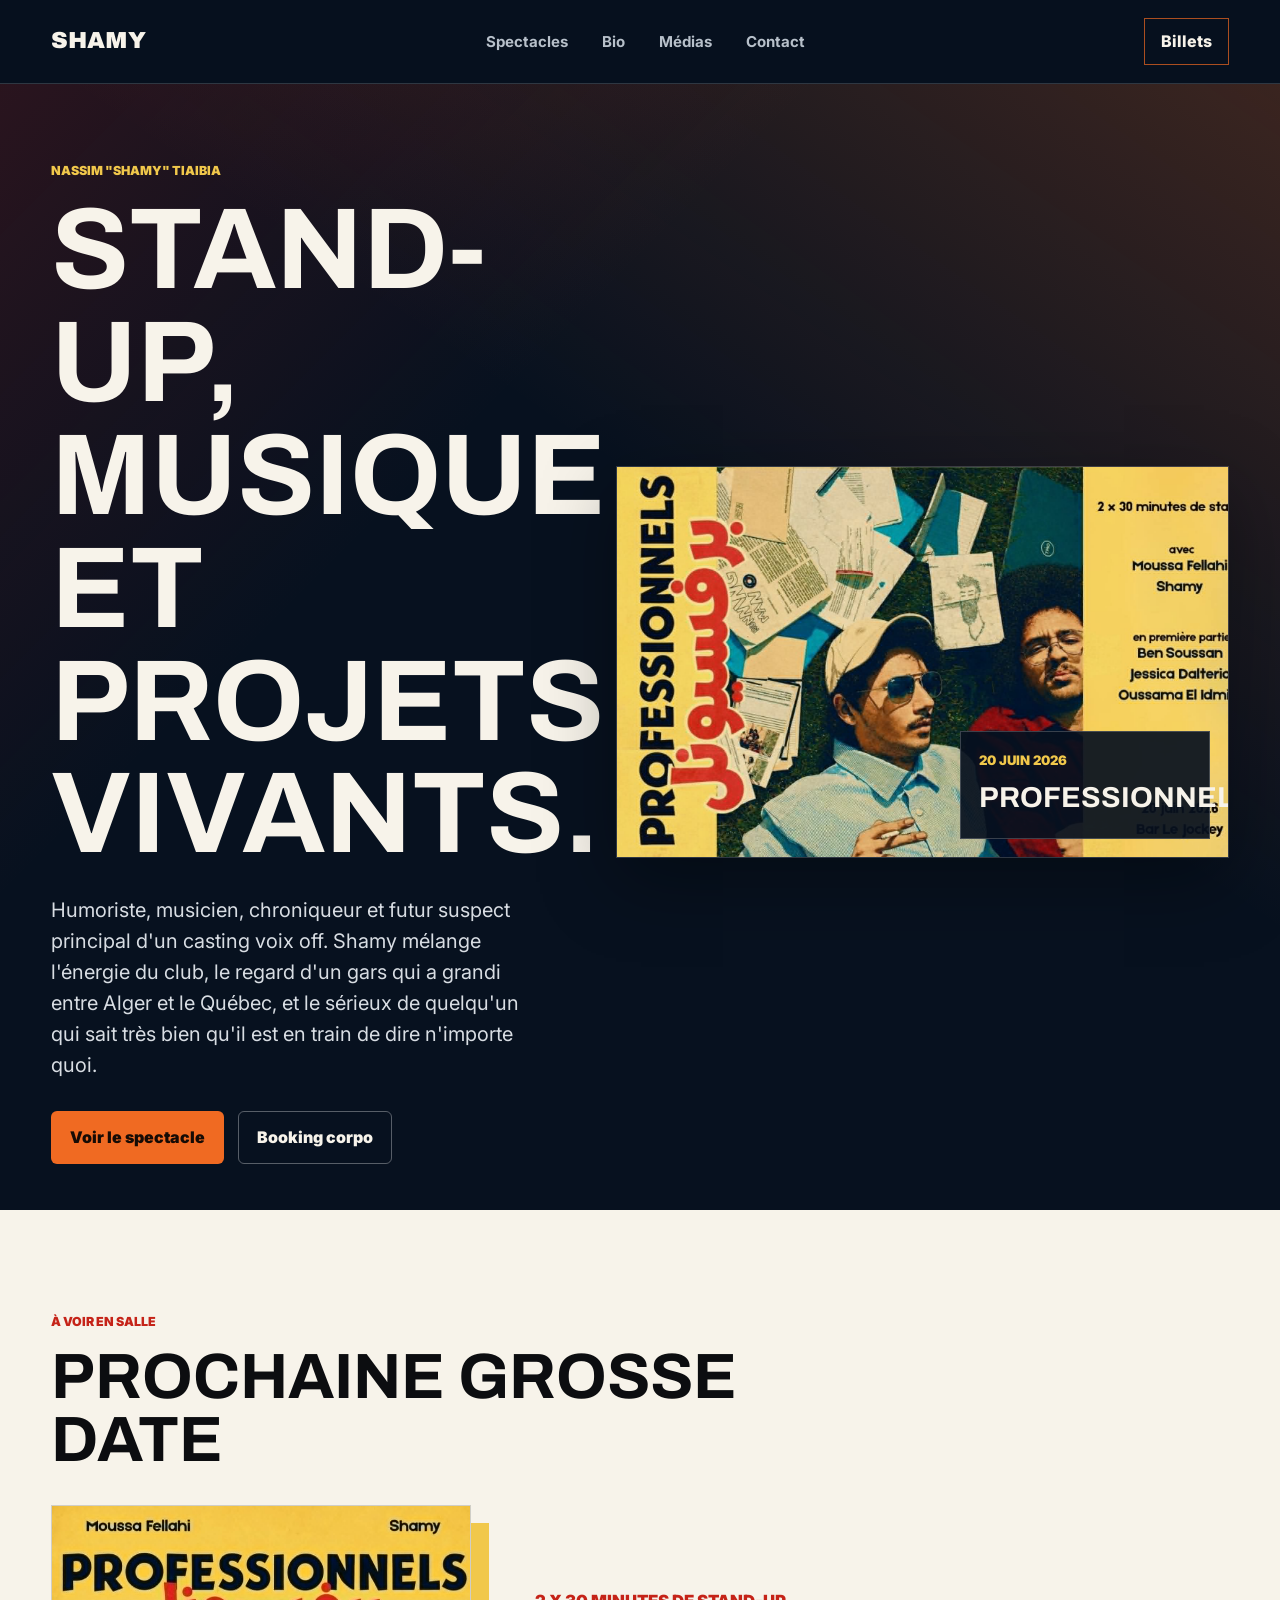
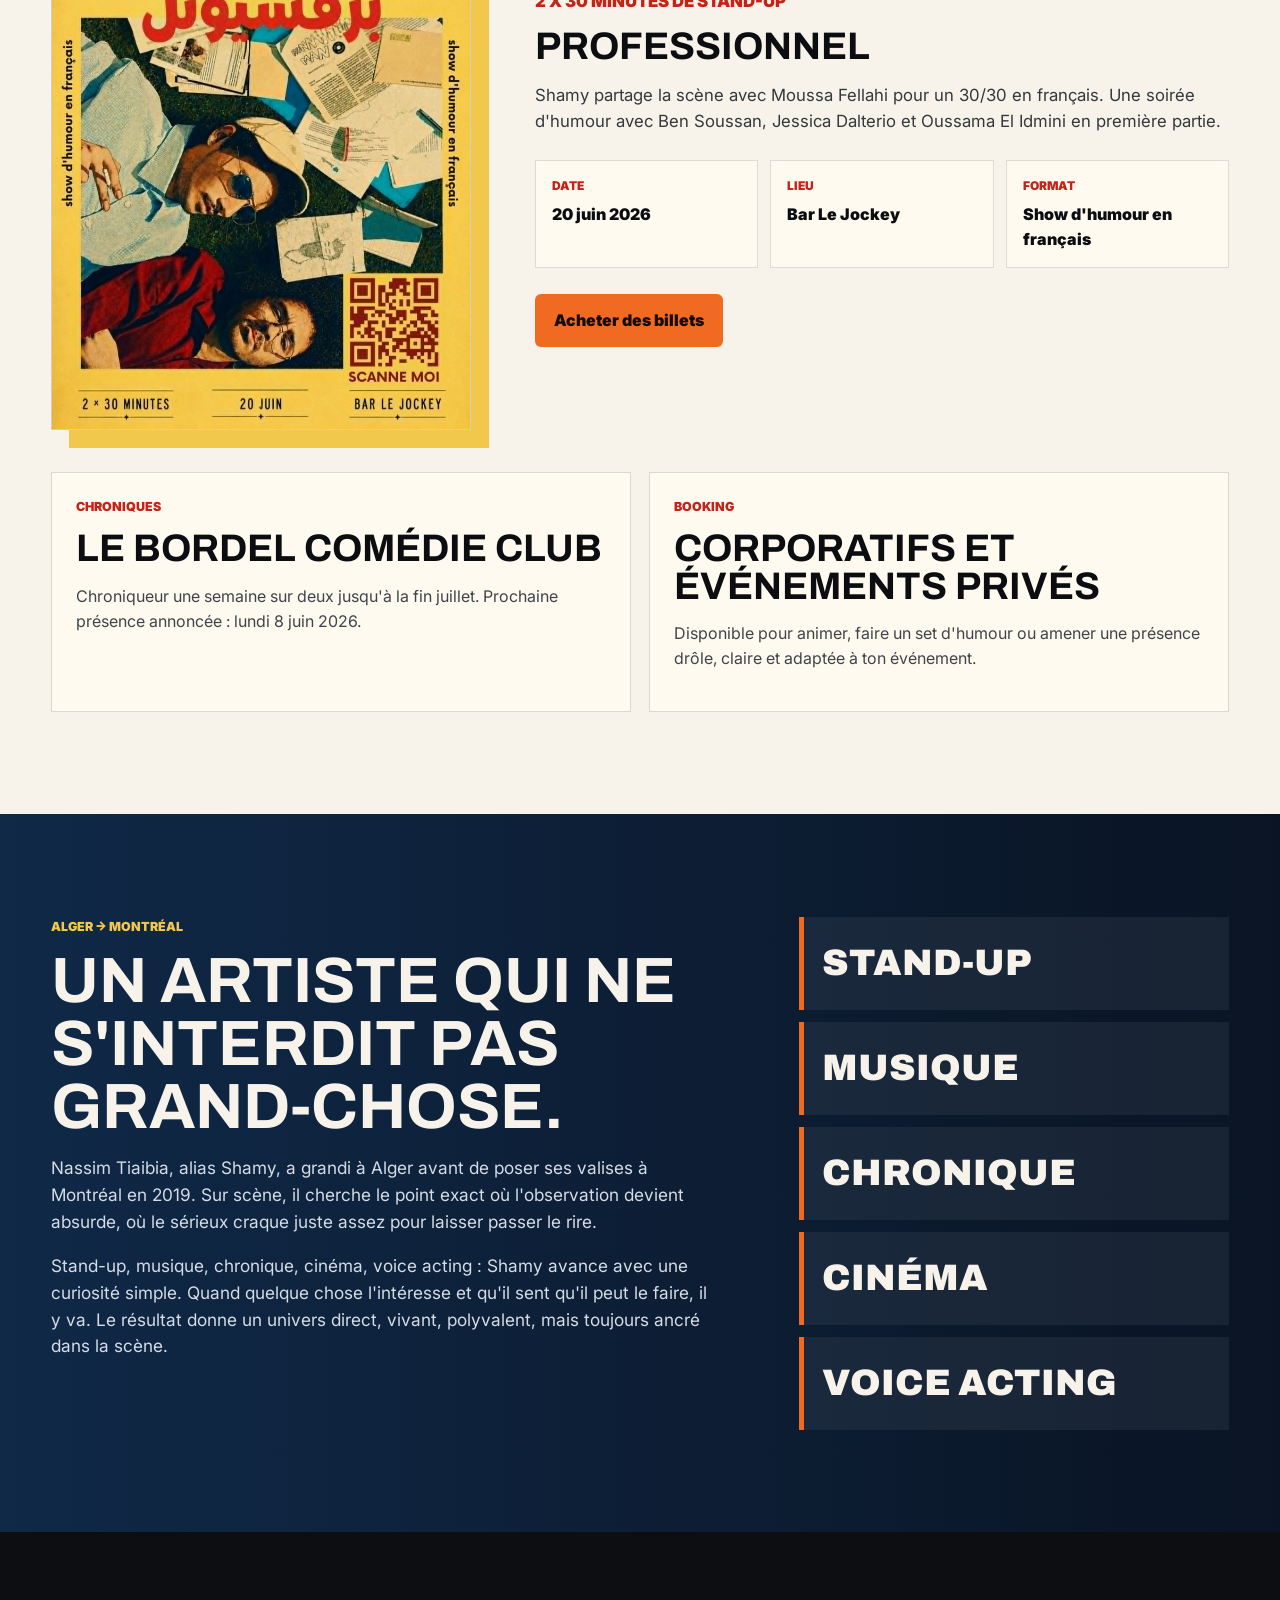
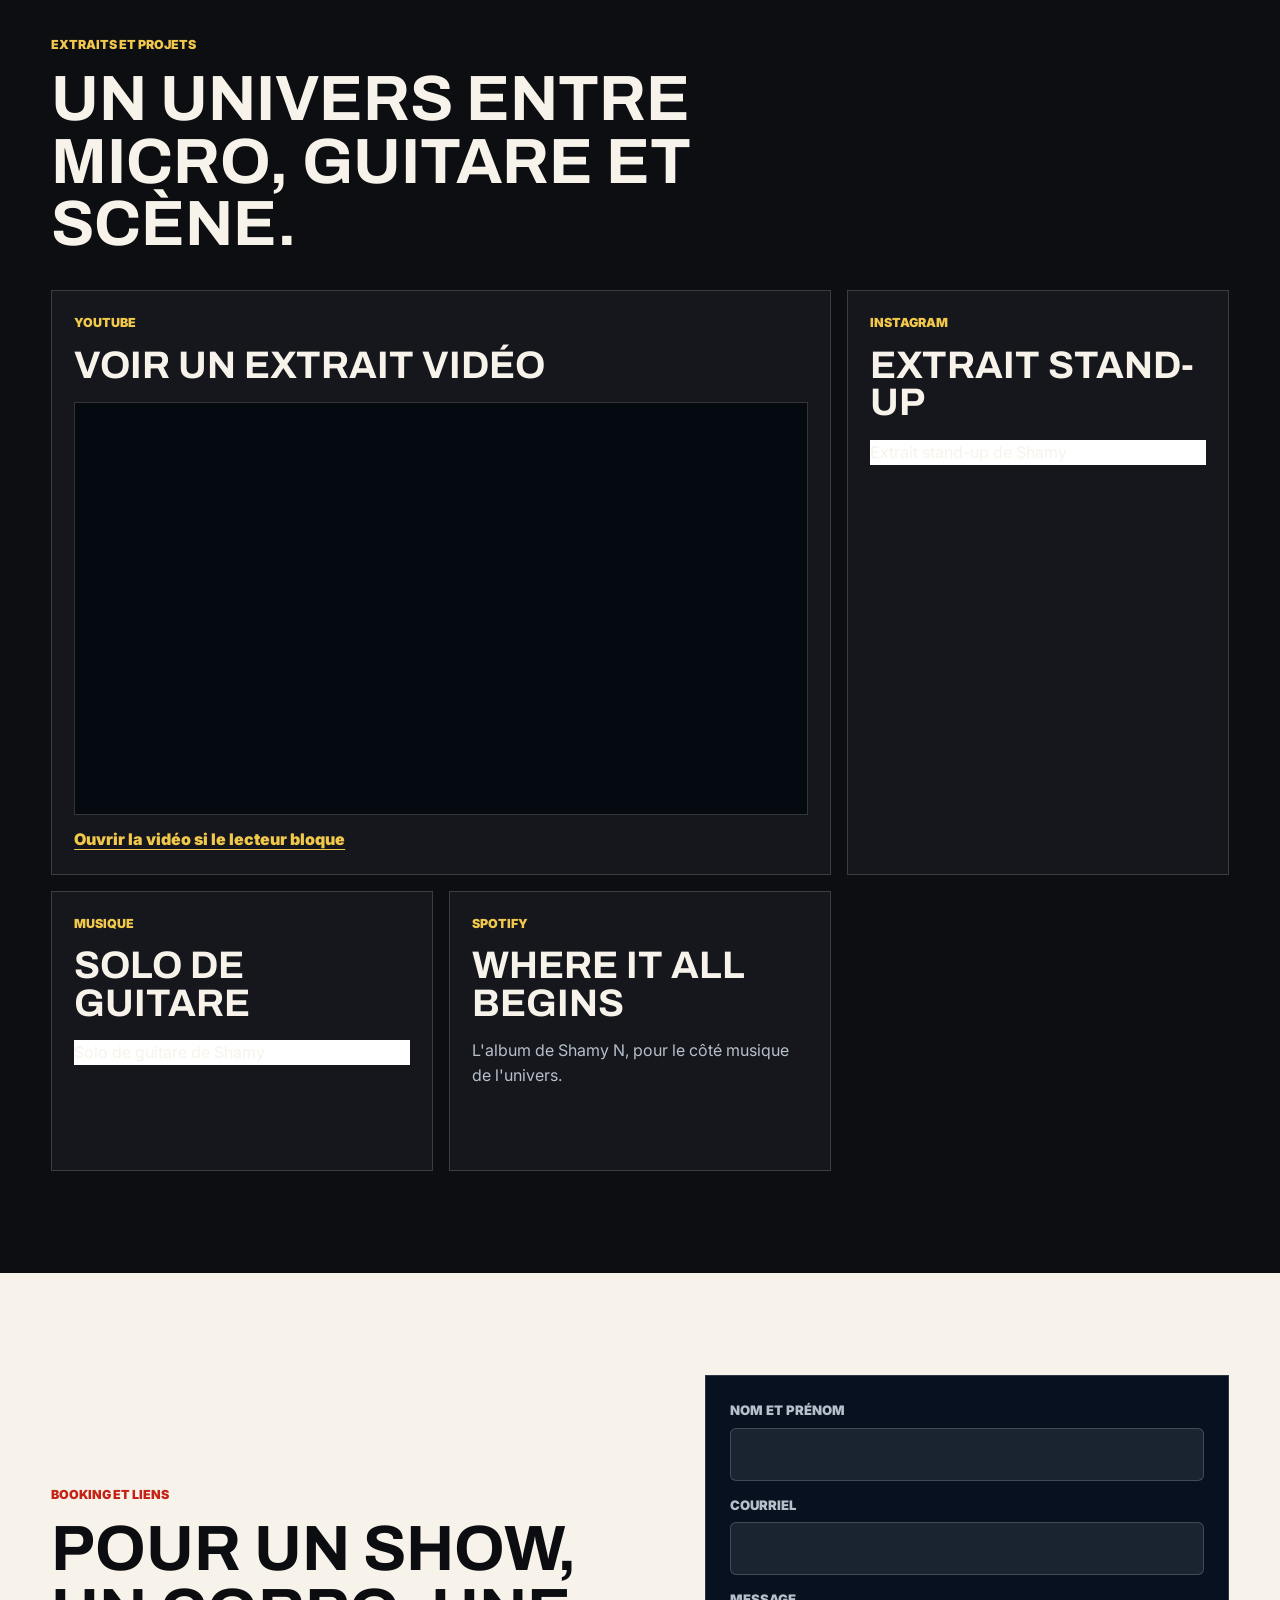
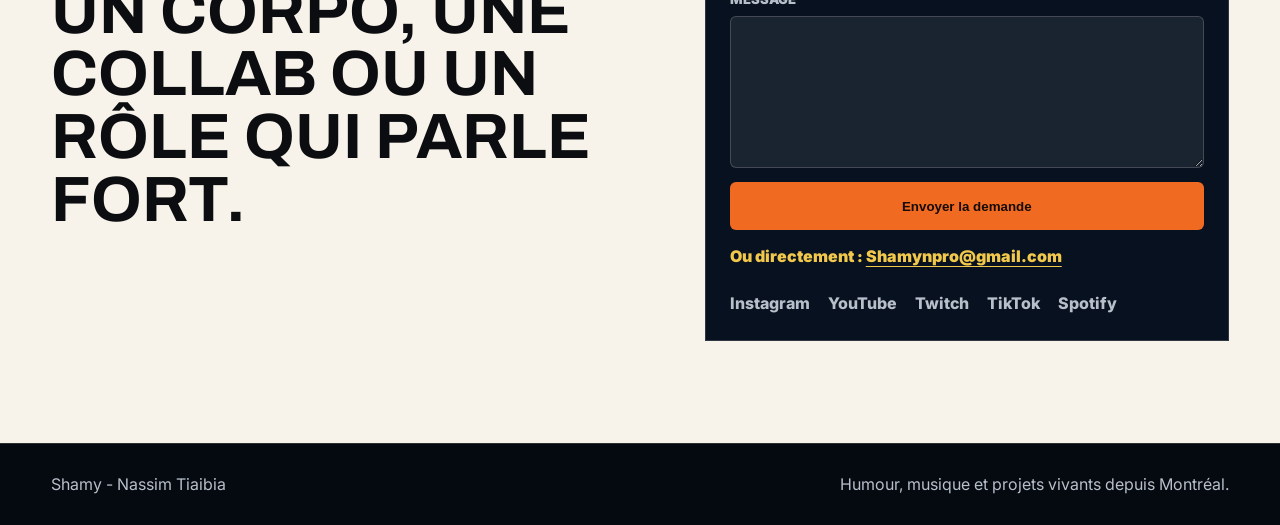
==== index.html @ ba412a29 "Add files via upload" ====
<!doctype html>
<html lang="fr">
  <head>
    <meta charset="utf-8">
    <meta name="viewport" content="width=device-width, initial-scale=1">
    <title>Shamy | Humour, musique et scène au Québec</title>
    <meta
      name="description"
      content="Site officiel de Shamy, humoriste disponible au Québec. Stand-up, musique, spectacles et booking corpo."
    >
    <link rel="preconnect" href="https://fonts.googleapis.com">
    <link rel="preconnect" href="https://fonts.gstatic.com" crossorigin>
    <link
      href="https://fonts.googleapis.com/css2?family=Archivo:wght@500;700;800;900&family=Inter:wght@400;500;600;700&display=swap"
      rel="stylesheet"
    >
    <link rel="stylesheet" href="styles.css">
  </head>
  <body>
    <header class="site-header">
      <a class="brand" href="#accueil" aria-label="Retour à l'accueil">Shamy</a>
      <nav class="main-nav" aria-label="Navigation principale">
        <a href="#spectacles">Spectacles</a>
        <a href="#bio">Bio</a>
        <a href="#medias">Médias</a>
        <a href="#contact">Contact</a>
      </nav>
      <a class="header-cta" href="https://lepointdevente.com/billets/broufissionnel?lang=fr">Billets</a>
    </header>

    <main id="accueil">
      <section class="hero section-band">
        <div class="hero-copy">
          <p class="eyebrow">Nassim "Shamy" Tiaibia</p>
          <h1>Stand-up, musique et projets vivants.</h1>
          <p class="hero-text">
            Humoriste, musicien, chroniqueur et futur suspect principal d'un casting voix off. Shamy mélange
            l'énergie du club, le regard d'un gars qui a grandi entre Alger et le Québec, et le sérieux
            de quelqu'un qui sait très bien qu'il est en train de dire n'importe quoi.
          </p>
          <div class="hero-actions" aria-label="Actions principales">
            <a class="button button-primary" href="https://lepointdevente.com/billets/broufissionnel?lang=fr">
              Voir le spectacle
            </a>
            <a class="button button-secondary" href="#contact">Booking corpo</a>
          </div>
        </div>

        <div class="hero-media" aria-label="Affiche du spectacle Professionnel">
          <img src="assets/professionnel-wide.jfif" alt="Affiche du spectacle Professionnel avec Moussa Fellahi et Shamy">
          <div class="event-chip">
            <span>20 juin 2026</span>
            <strong>Professionnel</strong>
          </div>
        </div>
      </section>

      <section id="spectacles" class="section section-events">
        <div class="section-heading">
          <p class="eyebrow">À voir en salle</p>
          <h2>Prochaine grosse date</h2>
        </div>

        <div class="event-feature">
          <div class="poster-frame">
            <img src="assets/professionnel-poster.jfif" alt="Affiche verticale du spectacle Professionnel">
          </div>
          <div class="event-details">
            <p class="tag">2 x 30 minutes de stand-up</p>
            <h3>Professionnel</h3>
            <p>
              Shamy partage la scène avec Moussa Fellahi pour un 30/30 en français. Une soirée d'humour
              avec Ben Soussan, Jessica Dalterio et Oussama El Idmini en première partie.
            </p>
            <dl class="event-facts">
              <div>
                <dt>Date</dt>
                <dd>20 juin 2026</dd>
              </div>
              <div>
                <dt>Lieu</dt>
                <dd>Bar Le Jockey</dd>
              </div>
              <div>
                <dt>Format</dt>
                <dd>Show d'humour en français</dd>
              </div>
            </dl>
            <a class="button button-primary" href="https://lepointdevente.com/billets/broufissionnel?lang=fr">
              Acheter des billets
            </a>
          </div>
        </div>

        <div class="secondary-events">
          <article>
            <p class="tag">Chroniques</p>
            <h3>Le Bordel Comédie Club</h3>
            <p>
              Chroniqueur une semaine sur deux jusqu'à la fin juillet. Prochaine présence annoncée :
              lundi 8 juin 2026.
            </p>
          </article>
          <article>
            <p class="tag">Booking</p>
            <h3>Corporatifs et événements privés</h3>
            <p>
              Disponible pour animer, faire un set d'humour ou amener une présence drôle, claire et
              adaptée à ton événement.
            </p>
          </article>
        </div>
      </section>

      <section id="bio" class="section section-bio">
        <div class="bio-copy">
          <p class="eyebrow">Alger -> Montréal</p>
          <h2>Un artiste qui ne s'interdit pas grand-chose.</h2>
          <p>
            Nassim Tiaibia, alias Shamy, a grandi à Alger avant de poser ses valises à Montréal en 2019.
            Sur scène, il cherche le point exact où l'observation devient absurde, où le sérieux craque
            juste assez pour laisser passer le rire.
          </p>
          <p>
            Stand-up, musique, chronique, cinéma, voice acting : Shamy avance avec une curiosité simple.
            Quand quelque chose l'intéresse et qu'il sent qu'il peut le faire, il y va. Le résultat donne
            un univers direct, vivant, polyvalent, mais toujours ancré dans la scène.
          </p>
        </div>
        <div class="bio-stats" aria-label="Univers de Shamy">
          <span>Stand-up</span>
          <span>Musique</span>
          <span>Chronique</span>
          <span>Cinéma</span>
          <span>Voice acting</span>
        </div>
      </section>

      <section id="medias" class="section section-media">
        <div class="section-heading">
          <p class="eyebrow">Extraits et projets</p>
          <h2>Un univers entre micro, guitare et scène.</h2>
        </div>
        <div class="media-grid">
          <article class="media-card media-card-large">
            <span class="media-type">YouTube</span>
            <h3>Voir un extrait vidéo</h3>
            <div class="video-frame">
              <iframe
                src="https://www.youtube-nocookie.com/embed/VKzkAfLOxN0?rel=0"
                title="Extrait vidéo de Shamy"
                loading="lazy"
                referrerpolicy="strict-origin-when-cross-origin"
                allow="accelerometer; autoplay; clipboard-write; encrypted-media; gyroscope; picture-in-picture; web-share"
                allowfullscreen
              ></iframe>
            </div>
            <a class="media-fallback" href="https://www.youtube.com/watch?v=VKzkAfLOxN0">Ouvrir la vidéo si le lecteur bloque</a>
          </article>
          <article class="media-card">
            <span class="media-type">Instagram</span>
            <h3>Extrait stand-up</h3>
            <blockquote
              class="instagram-media"
              data-instgrm-permalink="https://www.instagram.com/p/DWj_fCjkczj/"
              data-instgrm-version="14"
            >
              <a href="https://www.instagram.com/p/DWj_fCjkczj/">Extrait stand-up de Shamy</a>
            </blockquote>
          </article>
          <article class="media-card">
            <span class="media-type">Musique</span>
            <h3>Solo de guitare</h3>
            <blockquote
              class="instagram-media"
              data-instgrm-permalink="https://www.instagram.com/p/ChflU3IAAlZ/"
              data-instgrm-version="14"
            >
              <a href="https://www.instagram.com/p/ChflU3IAAlZ/">Solo de guitare de Shamy</a>
            </blockquote>
          </article>
          <a class="media-card" href="https://open.spotify.com/search/Shamy%20N%20Where%20It%20All%20Begins">
            <span class="media-type">Spotify</span>
            <h3>Where It All Begins</h3>
            <p>L'album de Shamy N, pour le côté musique de l'univers.</p>
          </a>
        </div>
      </section>

      <section id="contact" class="section section-contact">
        <div>
          <p class="eyebrow">Booking et liens</p>
          <h2>Pour un show, un corpo, une collab ou un rôle qui parle fort.</h2>
        </div>
        <div class="contact-panel">
          <form
            class="booking-form"
            id="booking-form"
            action="https://formsubmit.co/ajax/Shamynpro@gmail.com"
            method="post"
          >
            <input type="hidden" name="_subject" value="Nouvelle demande de booking - Shamy">
            <input type="hidden" name="_captcha" value="false">
            <div class="form-row">
              <label for="booking-name">Nom et prénom</label>
              <input id="booking-name" name="name" type="text" autocomplete="name" required>
            </div>
            <div class="form-row">
              <label for="booking-email">Courriel</label>
              <input id="booking-email" name="email" type="email" autocomplete="email" required>
            </div>
            <div class="form-row">
              <label for="booking-message">Message</label>
              <textarea id="booking-message" name="message" rows="5" required></textarea>
            </div>
            <button class="button button-primary" type="submit">Envoyer la demande</button>
          </form>
          <div class="form-status" id="form-status" role="status" aria-live="polite" hidden></div>
          <p class="contact-email">Ou directement : <a href="mailto:Shamynpro@gmail.com">Shamynpro@gmail.com</a></p>
          <div class="social-links" aria-label="Liens sociaux">
            <a href="https://www.instagram.com/shamynt_/">Instagram</a>
            <a href="https://www.youtube.com/@shamytv1228">YouTube</a>
            <a href="https://www.twitch.tv/Shamytv">Twitch</a>
            <a href="https://www.tiktok.com/@shamynt_">TikTok</a>
            <a href="https://open.spotify.com/search/Shamy%20N">Spotify</a>
          </div>
        </div>
      </section>
    </main>

    <footer class="site-footer">
      <p>Shamy - Nassim Tiaibia</p>
      <p>Humour, musique et projets vivants depuis Montréal.</p>
    </footer>
    <script src="script.js"></script>
    <script async src="https://www.instagram.com/embed.js"></script>
  </body>
</html>
---- styles.css ----
:root {
  --night: #07111f;
  --ink: #0c0d10;
  --paper: #f7f3ea;
  --muted: #b7c0ca;
  --blue: #12345a;
  --orange: #f06a22;
  --red: #c52318;
  --gold: #f1c84b;
  --line: rgba(255, 255, 255, 0.16);
  --shadow: 0 24px 70px rgba(0, 0, 0, 0.34);
}

* {
  box-sizing: border-box;
}

html {
  scroll-behavior: smooth;
}

body {
  margin: 0;
  background: var(--night);
  color: var(--paper);
  font-family: "Inter", Arial, sans-serif;
  line-height: 1.55;
}

img {
  display: block;
  max-width: 100%;
}

a {
  color: inherit;
  text-decoration: none;
}

.site-header {
  position: sticky;
  top: 0;
  z-index: 20;
  display: grid;
  grid-template-columns: auto 1fr auto;
  gap: 24px;
  align-items: center;
  padding: 18px clamp(18px, 4vw, 56px);
  background: rgba(7, 17, 31, 0.9);
  border-bottom: 1px solid var(--line);
  backdrop-filter: blur(18px);
}

.brand,
h1,
h2,
h3 {
  font-family: "Archivo", Impact, sans-serif;
  line-height: 0.98;
}

.brand {
  color: var(--paper);
  font-size: 1.45rem;
  font-weight: 900;
  text-transform: uppercase;
}

.main-nav {
  display: flex;
  justify-content: center;
  gap: clamp(14px, 3vw, 34px);
  color: var(--muted);
  font-size: 0.94rem;
  font-weight: 700;
}

.main-nav a,
.social-links a {
  transition: color 180ms ease, transform 180ms ease;
}

.main-nav a:hover,
.social-links a:hover {
  color: var(--gold);
}

.header-cta {
  padding: 10px 16px;
  border: 1px solid rgba(240, 106, 34, 0.7);
  color: var(--paper);
  font-weight: 800;
}

.section-band {
  min-height: calc(100vh - 74px);
  padding: clamp(34px, 6vw, 86px) clamp(18px, 4vw, 56px) 46px;
}

.hero {
  display: grid;
  grid-template-columns: minmax(0, 0.9fr) minmax(340px, 1.1fr);
  gap: clamp(28px, 5vw, 70px);
  align-items: center;
  background:
    linear-gradient(135deg, rgba(197, 35, 24, 0.18), transparent 34%),
    linear-gradient(215deg, rgba(240, 106, 34, 0.22), transparent 42%),
    var(--night);
}

.hero-copy {
  max-width: 690px;
}

.eyebrow,
.tag,
.media-type {
  margin: 0 0 14px;
  color: var(--gold);
  font-size: 0.78rem;
  font-weight: 900;
  text-transform: uppercase;
}

h1 {
  max-width: 820px;
  margin: 0;
  font-size: clamp(3.5rem, 9vw, 8.8rem);
  text-transform: uppercase;
}

.hero-text {
  max-width: 650px;
  margin: 24px 0 0;
  color: #d8dde3;
  font-size: clamp(1.02rem, 1.8vw, 1.25rem);
}

.hero-actions {
  display: flex;
  flex-wrap: wrap;
  gap: 14px;
  margin-top: 30px;
}

.button {
  display: inline-flex;
  min-height: 48px;
  align-items: center;
  justify-content: center;
  padding: 13px 18px;
  border: 1px solid transparent;
  border-radius: 6px;
  font-weight: 900;
  transition: transform 180ms ease, background 180ms ease, border-color 180ms ease;
}

.button:hover,
.header-cta:hover {
  transform: translateY(-2px);
}

.button:disabled {
  cursor: wait;
  opacity: 0.72;
  transform: none;
}

.button-primary {
  background: var(--orange);
  color: #160b05;
}

.button-primary:hover {
  background: #ff8337;
}

.button-secondary {
  border-color: rgba(255, 255, 255, 0.32);
  color: var(--paper);
}

.button-secondary:hover {
  border-color: var(--gold);
}

.hero-media {
  position: relative;
  min-height: 390px;
  overflow: hidden;
  border: 1px solid var(--line);
  box-shadow: var(--shadow);
}

.hero-media img {
  width: 100%;
  height: 100%;
  min-height: 390px;
  object-fit: cover;
}

.event-chip {
  position: absolute;
  right: 18px;
  bottom: 18px;
  width: min(250px, calc(100% - 36px));
  padding: 18px;
  background: rgba(7, 17, 31, 0.92);
  border: 1px solid rgba(255, 255, 255, 0.2);
}

.event-chip span {
  display: block;
  color: var(--gold);
  font-size: 0.82rem;
  font-weight: 900;
  text-transform: uppercase;
}

.event-chip strong {
  display: block;
  margin-top: 5px;
  font-family: "Archivo", Impact, sans-serif;
  font-size: 1.8rem;
  text-transform: uppercase;
}

.section {
  padding: clamp(58px, 8vw, 112px) clamp(18px, 4vw, 56px);
}

.section-heading {
  max-width: 760px;
  margin-bottom: 34px;
}

h2 {
  margin: 0;
  font-size: clamp(2.4rem, 5vw, 5rem);
  text-transform: uppercase;
}

h3 {
  margin: 0;
  font-size: clamp(1.55rem, 3vw, 2.5rem);
  text-transform: uppercase;
}

.section-events {
  background: var(--paper);
  color: var(--ink);
}

.section-events .eyebrow,
.section-events .tag {
  color: var(--red);
}

.event-feature {
  display: grid;
  grid-template-columns: minmax(260px, 420px) minmax(0, 1fr);
  gap: clamp(24px, 5vw, 70px);
  align-items: center;
}

.poster-frame {
  overflow: hidden;
  border: 1px solid rgba(12, 13, 16, 0.16);
  box-shadow: 18px 18px 0 var(--gold);
}

.poster-frame img {
  width: 100%;
  aspect-ratio: 4 / 5;
  object-fit: cover;
}

.event-details {
  max-width: 770px;
}

.event-details p {
  color: #34383d;
  font-size: 1.05rem;
}

.event-facts {
  display: grid;
  grid-template-columns: repeat(3, minmax(0, 1fr));
  gap: 12px;
  margin: 26px 0;
}

.event-facts div,
.secondary-events article,
.media-card,
.contact-panel {
  border: 1px solid rgba(255, 255, 255, 0.16);
}

.event-facts div {
  min-height: 102px;
  padding: 16px;
  background: #fffaf0;
  border-color: rgba(12, 13, 16, 0.13);
}

dt {
  color: var(--red);
  font-size: 0.75rem;
  font-weight: 900;
  text-transform: uppercase;
}

dd {
  margin: 6px 0 0;
  font-weight: 900;
}

.secondary-events {
  display: grid;
  grid-template-columns: repeat(2, minmax(0, 1fr));
  gap: 18px;
  margin-top: 42px;
}

.secondary-events article {
  padding: 24px;
  border-color: rgba(12, 13, 16, 0.14);
  background: #fffaf0;
}

.secondary-events p {
  color: #3f444a;
}

.section-bio {
  display: grid;
  grid-template-columns: minmax(0, 1fr) minmax(260px, 430px);
  gap: clamp(32px, 6vw, 78px);
  align-items: start;
  background:
    linear-gradient(90deg, rgba(18, 52, 90, 0.65), transparent),
    #0a1424;
}

.bio-copy {
  max-width: 820px;
}

.bio-copy p:not(.eyebrow) {
  color: #d5dce5;
  font-size: 1.08rem;
}

.bio-stats {
  display: grid;
  gap: 12px;
}

.bio-stats span {
  display: block;
  padding: 18px;
  background: rgba(255, 255, 255, 0.06);
  border-left: 5px solid var(--orange);
  font-family: "Archivo", Impact, sans-serif;
  font-size: clamp(1.35rem, 3vw, 2.3rem);
  font-weight: 900;
  text-transform: uppercase;
}

.section-media {
  background: #0d0e12;
}

.media-grid {
  display: grid;
  grid-template-columns: repeat(3, minmax(0, 1fr));
  gap: 16px;
}

.media-card {
  min-height: 280px;
  padding: 22px;
  background: #15171c;
  display: flex;
  flex-direction: column;
  justify-content: flex-start;
  transition: transform 180ms ease, border-color 180ms ease, background 180ms ease;
}

.media-card-large {
  grid-column: span 2;
}

.media-card:hover {
  transform: translateY(-5px);
  border-color: rgba(240, 106, 34, 0.8);
  background: #1b2028;
}

.media-card p {
  color: var(--muted);
}

.video-frame {
  position: relative;
  width: 100%;
  aspect-ratio: 16 / 9;
  margin-top: 18px;
  overflow: hidden;
  border: 1px solid rgba(255, 255, 255, 0.18);
  background: #050910;
}

.video-frame iframe {
  position: absolute;
  inset: 0;
  width: 100%;
  height: 100%;
  border: 0;
}

.media-fallback {
  display: inline-flex;
  width: fit-content;
  margin-top: 12px;
  color: var(--gold);
  font-weight: 900;
  text-decoration: underline;
  text-underline-offset: 4px;
}

.instagram-media {
  width: 100%;
  min-width: 0 !important;
  max-width: 100% !important;
  margin: 18px 0 0 !important;
  background: #ffffff;
}

.section-contact {
  display: grid;
  grid-template-columns: minmax(0, 0.9fr) minmax(320px, 0.8fr);
  gap: clamp(26px, 5vw, 64px);
  align-items: center;
  background: var(--paper);
  color: var(--ink);
}

.section-contact .eyebrow {
  color: var(--red);
}

.contact-panel {
  padding: 24px;
  background: var(--night);
  color: var(--paper);
}

.booking-form {
  display: grid;
  gap: 14px;
}

.form-row {
  display: grid;
  gap: 7px;
}

.form-row label {
  color: var(--muted);
  font-size: 0.82rem;
  font-weight: 900;
  text-transform: uppercase;
}

.form-row input,
.form-row textarea {
  width: 100%;
  border: 1px solid rgba(255, 255, 255, 0.18);
  border-radius: 6px;
  background: rgba(255, 255, 255, 0.08);
  color: var(--paper);
  font: inherit;
  padding: 13px 14px;
  outline: none;
}

.form-row textarea {
  resize: vertical;
}

.form-row input:focus,
.form-row textarea:focus {
  border-color: var(--gold);
  box-shadow: 0 0 0 3px rgba(241, 200, 75, 0.14);
}

.social-links {
  display: flex;
  flex-wrap: wrap;
  gap: 10px 18px;
  margin-top: 22px;
  color: var(--muted);
  font-weight: 800;
}

.contact-email {
  margin: 14px 0 0;
  color: var(--gold);
  font-weight: 900;
}

.contact-email a {
  text-decoration: underline;
  text-underline-offset: 4px;
}

.form-status {
  margin-top: 18px;
  padding: 18px;
  border-radius: 6px;
  font-weight: 800;
}

.form-status.is-success {
  background: rgba(241, 200, 75, 0.14);
  border: 1px solid rgba(241, 200, 75, 0.48);
  color: var(--paper);
}

.form-status.is-error {
  background: rgba(197, 35, 24, 0.16);
  border: 1px solid rgba(197, 35, 24, 0.52);
  color: var(--paper);
}

.site-footer {
  display: flex;
  justify-content: space-between;
  gap: 18px;
  padding: 28px clamp(18px, 4vw, 56px);
  color: var(--muted);
  background: #050910;
  border-top: 1px solid var(--line);
}

.site-footer p {
  margin: 0;
}

@media (max-width: 960px) {
  .site-header {
    grid-template-columns: 1fr auto;
  }

  .main-nav {
    grid-column: 1 / -1;
    grid-row: 2;
    justify-content: flex-start;
    overflow-x: auto;
    padding-bottom: 2px;
  }

  .hero,
  .event-feature,
  .section-bio,
  .section-contact {
    grid-template-columns: 1fr;
  }

  .section-band {
    min-height: auto;
  }

  .media-grid {
    grid-template-columns: repeat(2, minmax(0, 1fr));
  }

  .media-card-large {
    grid-column: span 2;
  }
}

@media (max-width: 650px) {
  .header-cta {
    padding: 9px 12px;
  }

  .hero-media,
  .hero-media img {
    min-height: 270px;
  }

  .event-facts,
  .secondary-events,
  .media-grid {
    grid-template-columns: 1fr;
  }

  .media-card-large {
    grid-column: span 1;
  }

  .poster-frame {
    box-shadow: 10px 10px 0 var(--gold);
  }

  .site-footer {
    flex-direction: column;
  }
}
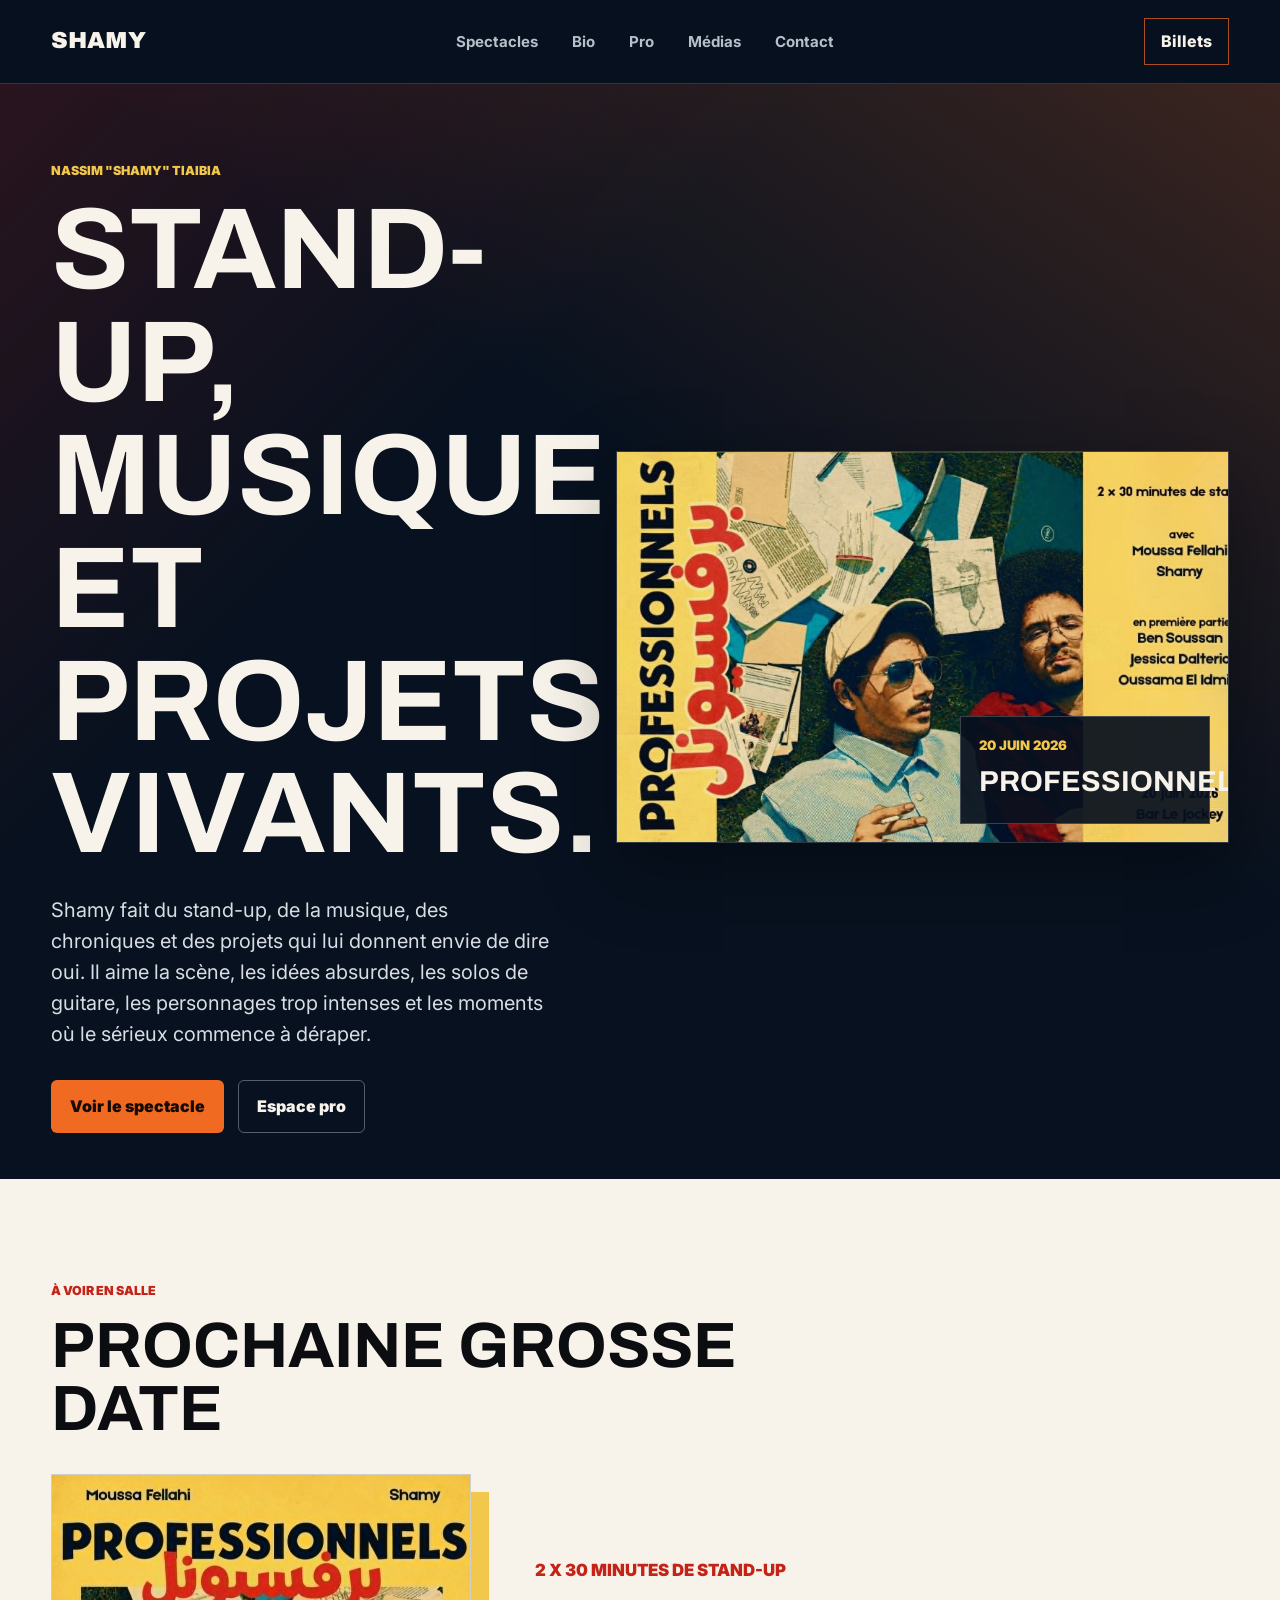
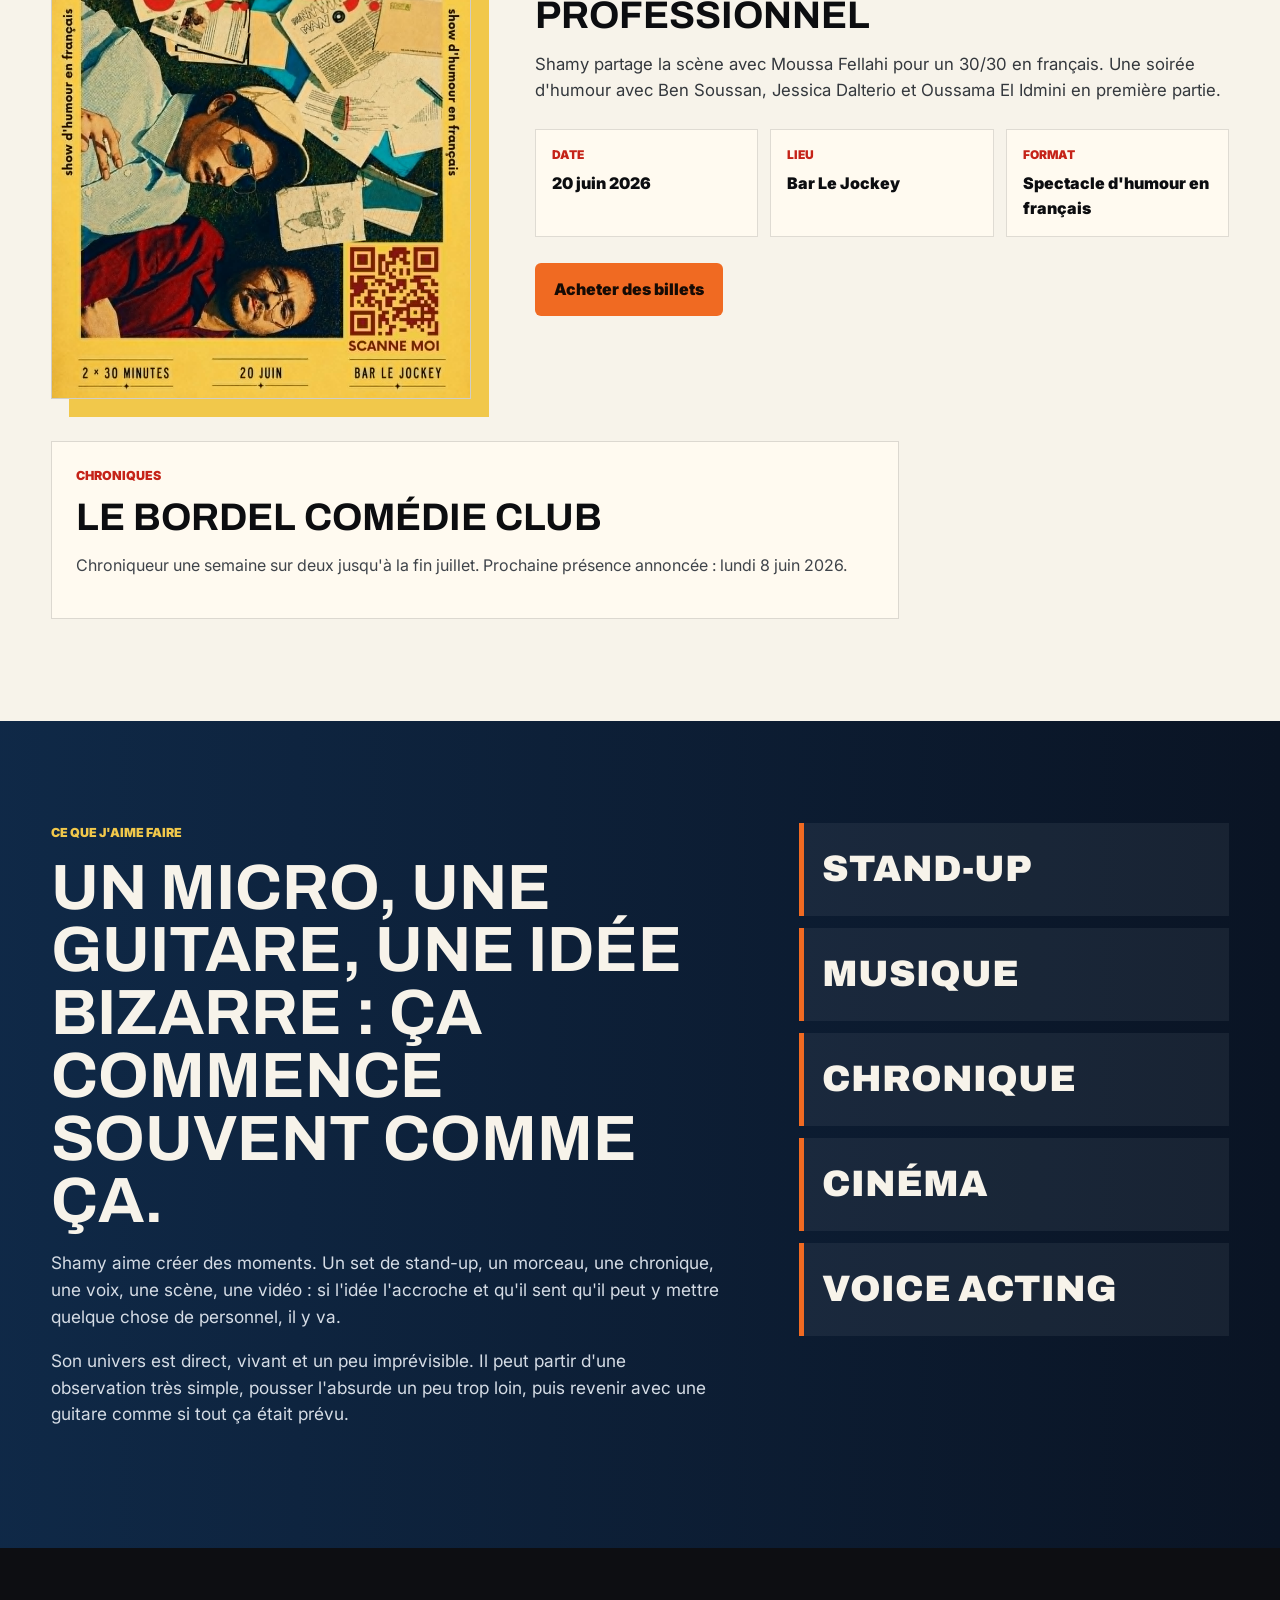
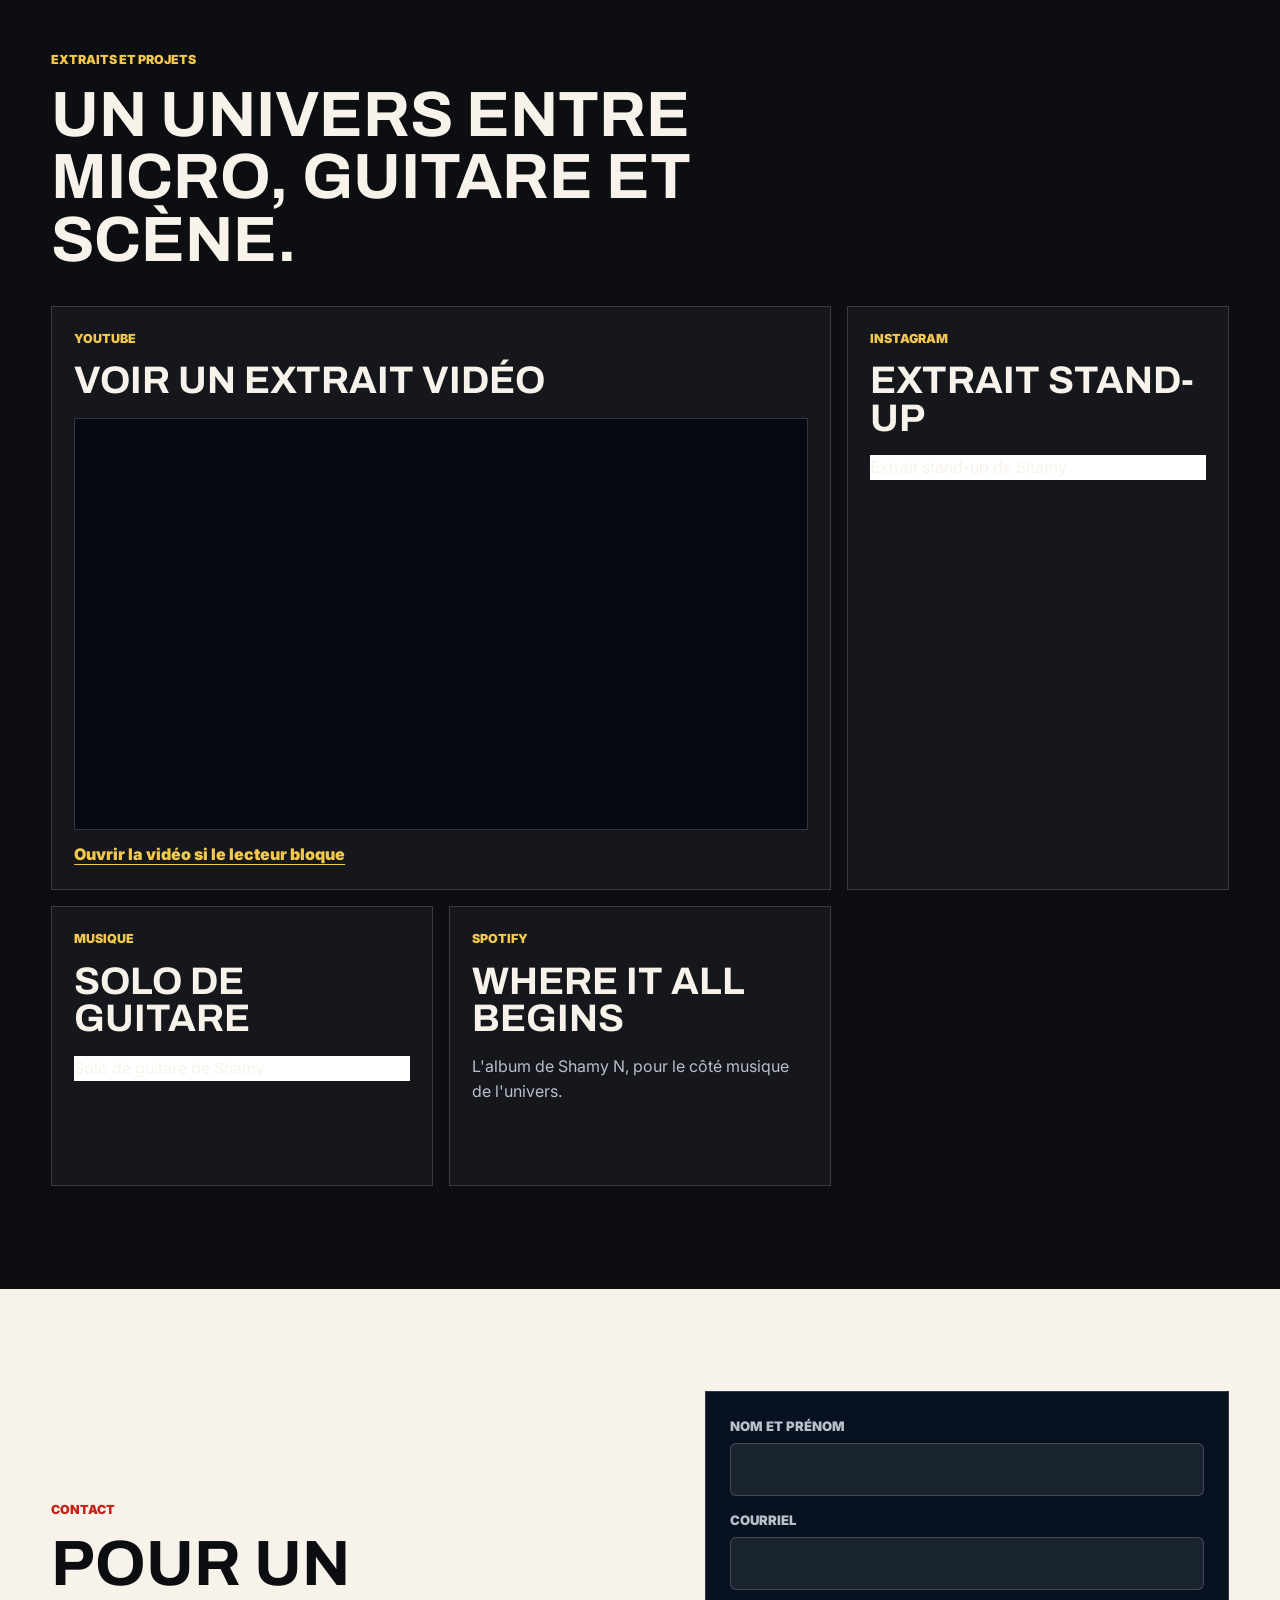
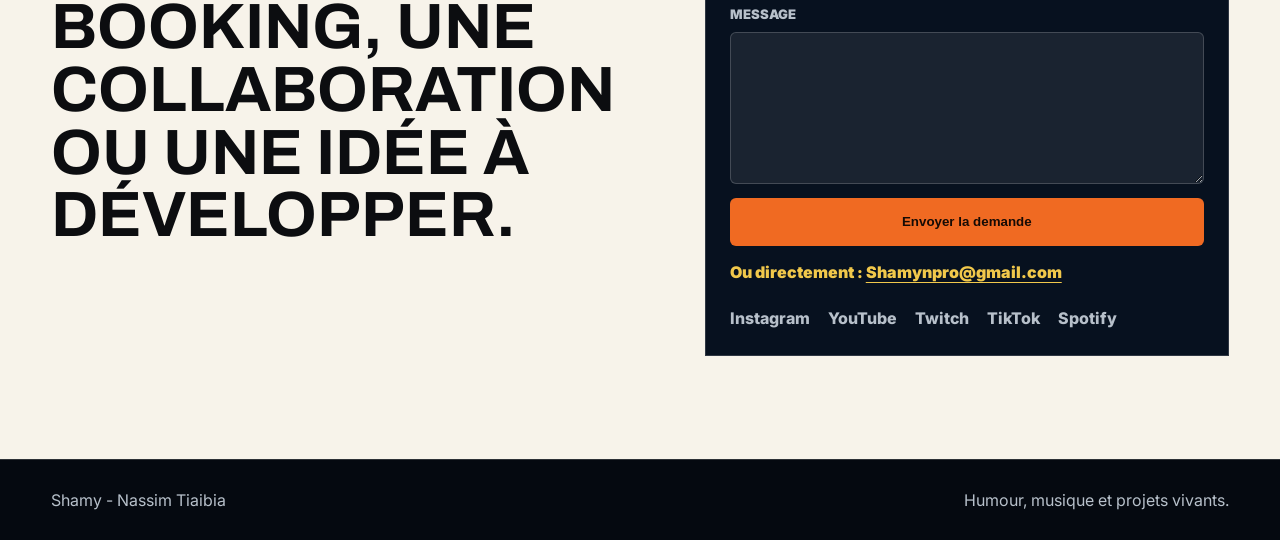
==== commit 635dd6c7: "Add files via upload" ====
--- a/index.html
+++ b/index.html
@@ -3,10 +3,10 @@
   <head>
     <meta charset="utf-8">
     <meta name="viewport" content="width=device-width, initial-scale=1">
-    <title>Shamy | Humour, musique et scène au Québec</title>
+    <title>Shamy | Humour, musique et scène</title>
     <meta
       name="description"
-      content="Site officiel de Shamy, humoriste disponible au Québec. Stand-up, musique, spectacles et booking corpo."
+      content="Site officiel de Shamy. Stand-up, musique, spectacles et demandes professionnelles."
     >
     <link rel="preconnect" href="https://fonts.googleapis.com">
     <link rel="preconnect" href="https://fonts.gstatic.com" crossorigin>
@@ -22,6 +22,7 @@
       <nav class="main-nav" aria-label="Navigation principale">
         <a href="#spectacles">Spectacles</a>
         <a href="#bio">Bio</a>
+        <a href="pro.html">Pro</a>
         <a href="#medias">Médias</a>
         <a href="#contact">Contact</a>
       </nav>
@@ -34,15 +35,15 @@
           <p class="eyebrow">Nassim "Shamy" Tiaibia</p>
           <h1>Stand-up, musique et projets vivants.</h1>
           <p class="hero-text">
-            Humoriste, musicien, chroniqueur et futur suspect principal d'un casting voix off. Shamy mélange
-            l'énergie du club, le regard d'un gars qui a grandi entre Alger et le Québec, et le sérieux
-            de quelqu'un qui sait très bien qu'il est en train de dire n'importe quoi.
+            Shamy fait du stand-up, de la musique, des chroniques et des projets qui lui donnent envie
+            de dire oui. Il aime la scène, les idées absurdes, les solos de guitare, les personnages
+            trop intenses et les moments où le sérieux commence à déraper.
           </p>
           <div class="hero-actions" aria-label="Actions principales">
             <a class="button button-primary" href="https://lepointdevente.com/billets/broufissionnel?lang=fr">
               Voir le spectacle
             </a>
-            <a class="button button-secondary" href="#contact">Booking corpo</a>
+            <a class="button button-secondary" href="pro.html">Espace pro</a>
           </div>
         </div>
 
@@ -83,7 +84,7 @@
               </div>
               <div>
                 <dt>Format</dt>
-                <dd>Show d'humour en français</dd>
+                <dd>Spectacle d'humour en français</dd>
               </div>
             </dl>
             <a class="button button-primary" href="https://lepointdevente.com/billets/broufissionnel?lang=fr">
@@ -92,7 +93,7 @@
           </div>
         </div>
 
-        <div class="secondary-events">
+        <div class="secondary-events single-event">
           <article>
             <p class="tag">Chroniques</p>
             <h3>Le Bordel Comédie Club</h3>
@@ -101,30 +102,21 @@
               lundi 8 juin 2026.
             </p>
           </article>
-          <article>
-            <p class="tag">Booking</p>
-            <h3>Corporatifs et événements privés</h3>
-            <p>
-              Disponible pour animer, faire un set d'humour ou amener une présence drôle, claire et
-              adaptée à ton événement.
-            </p>
-          </article>
         </div>
       </section>
 
       <section id="bio" class="section section-bio">
         <div class="bio-copy">
-          <p class="eyebrow">Alger -> Montréal</p>
-          <h2>Un artiste qui ne s'interdit pas grand-chose.</h2>
+          <p class="eyebrow">Ce que j'aime faire</p>
+          <h2>Un micro, une guitare, une idée bizarre : ça commence souvent comme ça.</h2>
           <p>
-            Nassim Tiaibia, alias Shamy, a grandi à Alger avant de poser ses valises à Montréal en 2019.
-            Sur scène, il cherche le point exact où l'observation devient absurde, où le sérieux craque
-            juste assez pour laisser passer le rire.
+            Shamy aime créer des moments. Un set de stand-up, un morceau, une chronique, une voix,
+            une scène, une vidéo : si l'idée l'accroche et qu'il sent qu'il peut y mettre quelque chose
+            de personnel, il y va.
           </p>
           <p>
-            Stand-up, musique, chronique, cinéma, voice acting : Shamy avance avec une curiosité simple.
-            Quand quelque chose l'intéresse et qu'il sent qu'il peut le faire, il y va. Le résultat donne
-            un univers direct, vivant, polyvalent, mais toujours ancré dans la scène.
+            Son univers est direct, vivant et un peu imprévisible. Il peut partir d'une observation très simple,
+            pousser l'absurde un peu trop loin, puis revenir avec une guitare comme si tout ça était prévu.
           </p>
         </div>
         <div class="bio-stats" aria-label="Univers de Shamy">
@@ -189,18 +181,21 @@
 
       <section id="contact" class="section section-contact">
         <div>
-          <p class="eyebrow">Booking et liens</p>
-          <h2>Pour un show, un corpo, une collab ou un rôle qui parle fort.</h2>
+          <p class="eyebrow">Contact</p>
+          <h2>Pour un booking, une collaboration ou une idée à développer.</h2>
         </div>
         <div class="contact-panel">
           <form
             class="booking-form"
             id="booking-form"
-            action="https://formsubmit.co/ajax/Shamynpro@gmail.com"
+            action="https://api.web3forms.com/submit"
             method="post"
           >
-            <input type="hidden" name="_subject" value="Nouvelle demande de booking - Shamy">
-            <input type="hidden" name="_captcha" value="false">
+            <input type="hidden" name="access_key" value="dfb72ff6-ff1e-41c3-a7f5-b4ad7f6306fc">
+            <input type="hidden" name="subject" value="Nouvelle demande de booking - Shamy">
+            <input type="hidden" name="from_name" value="Site web de Shamy">
+            <input type="hidden" name="redirect" value="https://shhamy.github.io/Shamy---Site/merci.html">
+            <input type="checkbox" name="botcheck" class="botcheck" tabindex="-1" autocomplete="off">
             <div class="form-row">
               <label for="booking-name">Nom et prénom</label>
               <input id="booking-name" name="name" type="text" autocomplete="name" required>
@@ -215,7 +210,6 @@
             </div>
             <button class="button button-primary" type="submit">Envoyer la demande</button>
           </form>
-          <div class="form-status" id="form-status" role="status" aria-live="polite" hidden></div>
           <p class="contact-email">Ou directement : <a href="mailto:Shamynpro@gmail.com">Shamynpro@gmail.com</a></p>
           <div class="social-links" aria-label="Liens sociaux">
             <a href="https://www.instagram.com/shamynt_/">Instagram</a>
@@ -230,7 +224,7 @@
 
     <footer class="site-footer">
       <p>Shamy - Nassim Tiaibia</p>
-      <p>Humour, musique et projets vivants depuis Montréal.</p>
+      <p>Humour, musique et projets vivants.</p>
     </footer>
     <script src="script.js"></script>
     <script async src="https://www.instagram.com/embed.js"></script>
--- a/styles.css
+++ b/styles.css
@@ -108,6 +108,15 @@
     var(--night);
 }
 
+.pro-hero {
+  display: grid;
+  align-items: center;
+  background:
+    linear-gradient(135deg, rgba(197, 35, 24, 0.22), transparent 34%),
+    linear-gradient(215deg, rgba(18, 52, 90, 0.64), transparent 46%),
+    var(--night);
+}
+
 .hero-copy {
   max-width: 690px;
 }
@@ -324,6 +333,10 @@
   margin-top: 42px;
 }
 
+.secondary-events.single-event {
+  grid-template-columns: minmax(0, 0.72fr);
+}
+
 .secondary-events article {
   padding: 24px;
   border-color: rgba(12, 13, 16, 0.14);
@@ -367,6 +380,38 @@
   font-size: clamp(1.35rem, 3vw, 2.3rem);
   font-weight: 900;
   text-transform: uppercase;
+}
+
+.section-pro {
+  background: #fffaf0;
+  color: var(--ink);
+}
+
+.section-pro .eyebrow,
+.section-pro .tag {
+  color: var(--red);
+}
+
+.pro-grid {
+  display: grid;
+  grid-template-columns: repeat(3, minmax(0, 1fr));
+  gap: 16px;
+  margin-bottom: 28px;
+}
+
+.pro-grid article {
+  min-height: 260px;
+  padding: 24px;
+  border: 1px solid rgba(12, 13, 16, 0.14);
+  background: var(--paper);
+}
+
+.pro-grid p:not(.tag) {
+  color: #3f444a;
+}
+
+.pro-page-section {
+  padding-top: clamp(44px, 6vw, 78px);
 }
 
 .section-media {
@@ -461,6 +506,10 @@
 .booking-form {
   display: grid;
   gap: 14px;
+}
+
+.botcheck {
+  display: none;
 }
 
 .form-row {
@@ -550,6 +599,39 @@
   margin: 0;
 }
 
+.success-page {
+  min-height: 100vh;
+  background:
+    linear-gradient(135deg, rgba(197, 35, 24, 0.18), transparent 34%),
+    linear-gradient(215deg, rgba(240, 106, 34, 0.22), transparent 42%),
+    var(--night);
+}
+
+.success-wrap {
+  min-height: 100vh;
+  display: grid;
+  place-items: center;
+  padding: 24px;
+}
+
+.success-panel {
+  width: min(760px, 100%);
+  padding: clamp(28px, 6vw, 64px);
+  border: 1px solid var(--line);
+  background: rgba(7, 17, 31, 0.9);
+  box-shadow: var(--shadow);
+}
+
+.success-panel h1 {
+  font-size: clamp(3.2rem, 8vw, 7rem);
+}
+
+.success-panel p:not(.eyebrow) {
+  max-width: 560px;
+  color: #d8dde3;
+  font-size: 1.12rem;
+}
+
 @media (max-width: 960px) {
   .site-header {
     grid-template-columns: 1fr auto;
@@ -578,6 +660,11 @@
     grid-template-columns: repeat(2, minmax(0, 1fr));
   }
 
+  .secondary-events.single-event,
+  .pro-grid {
+    grid-template-columns: 1fr;
+  }
+
   .media-card-large {
     grid-column: span 2;
   }
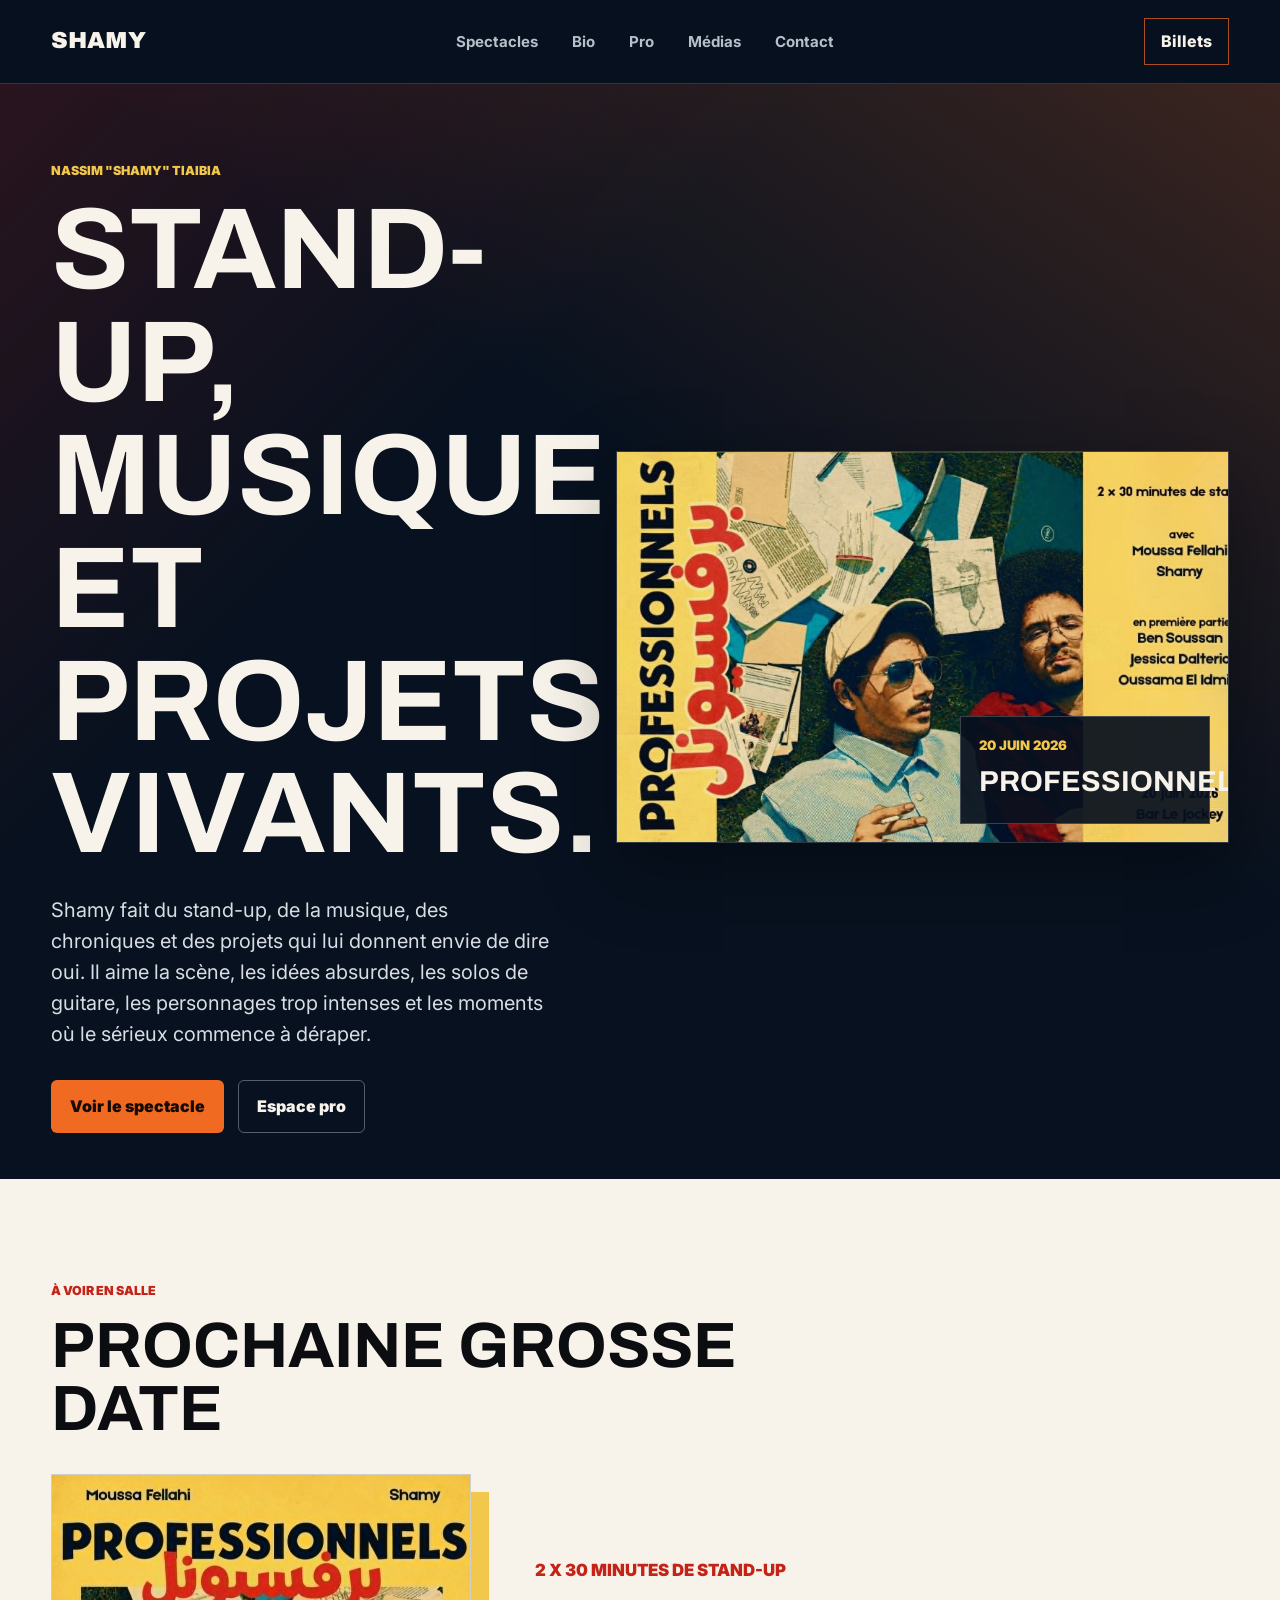
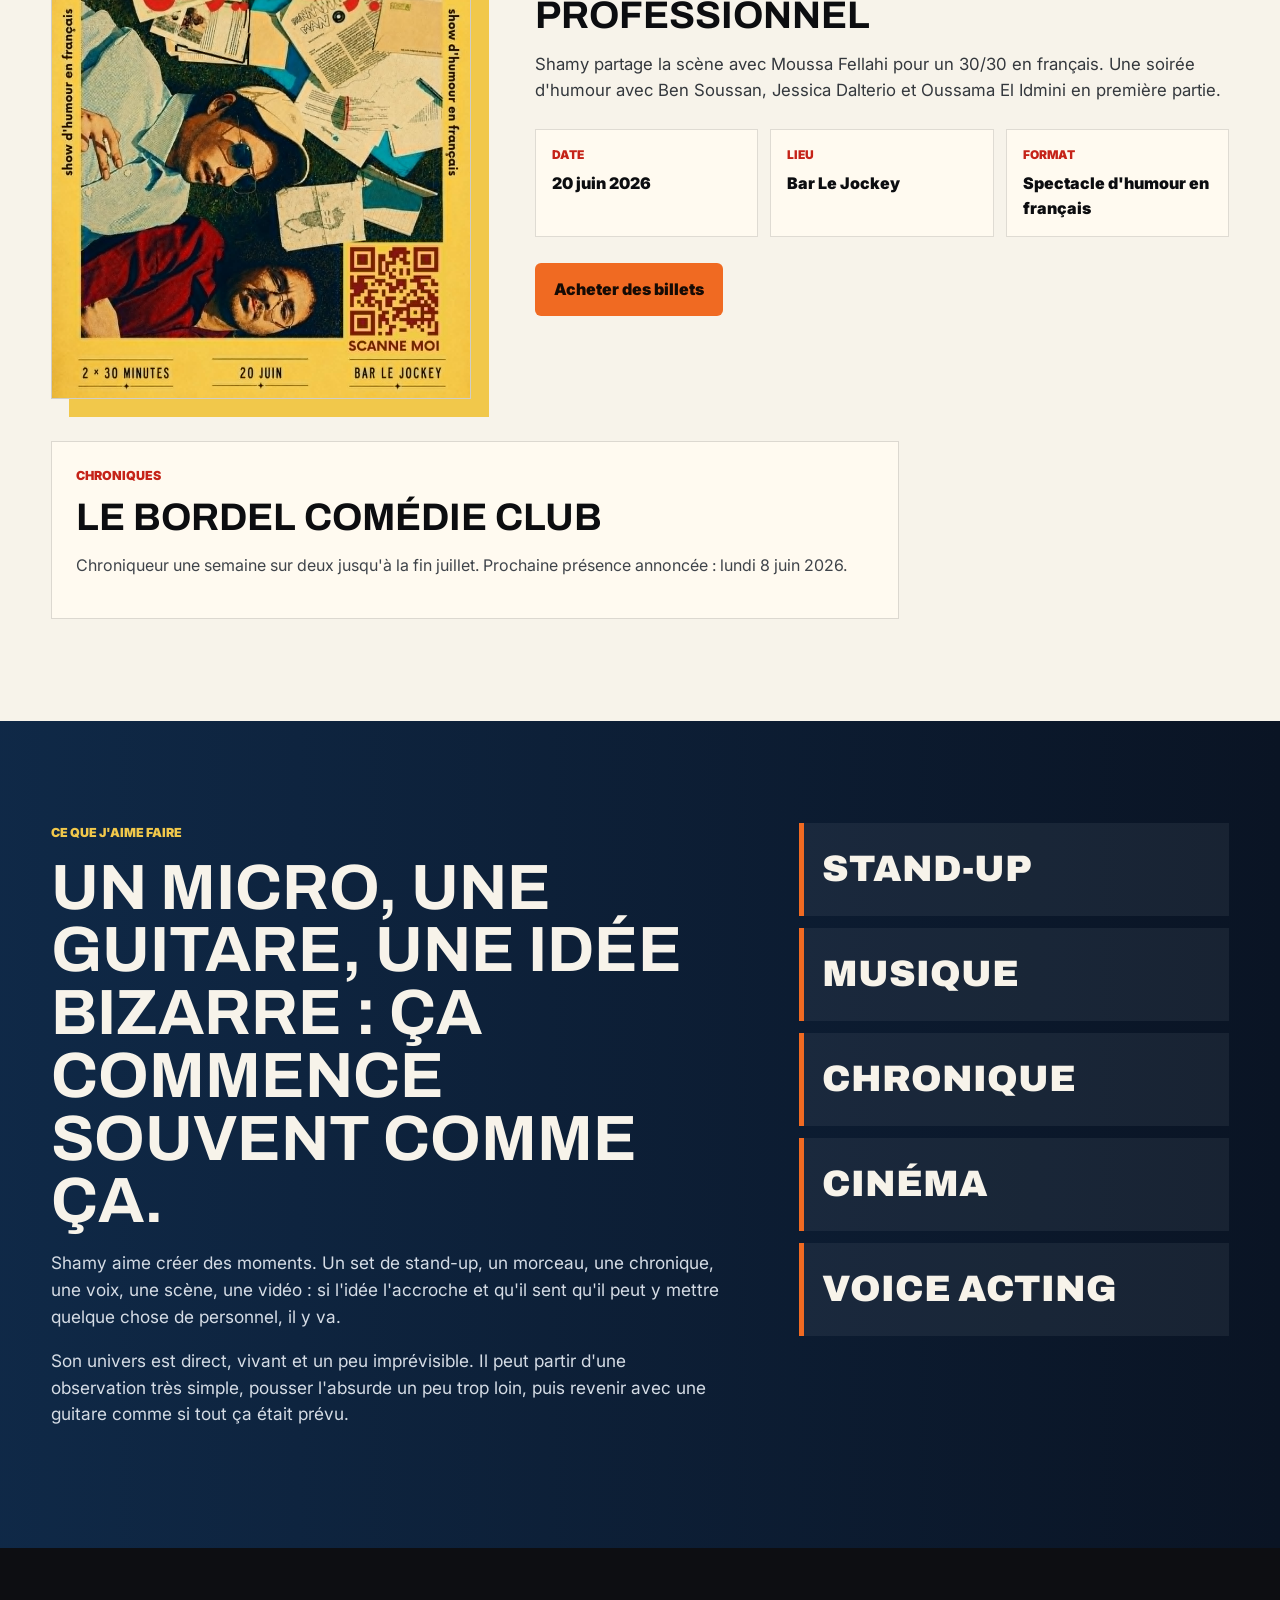
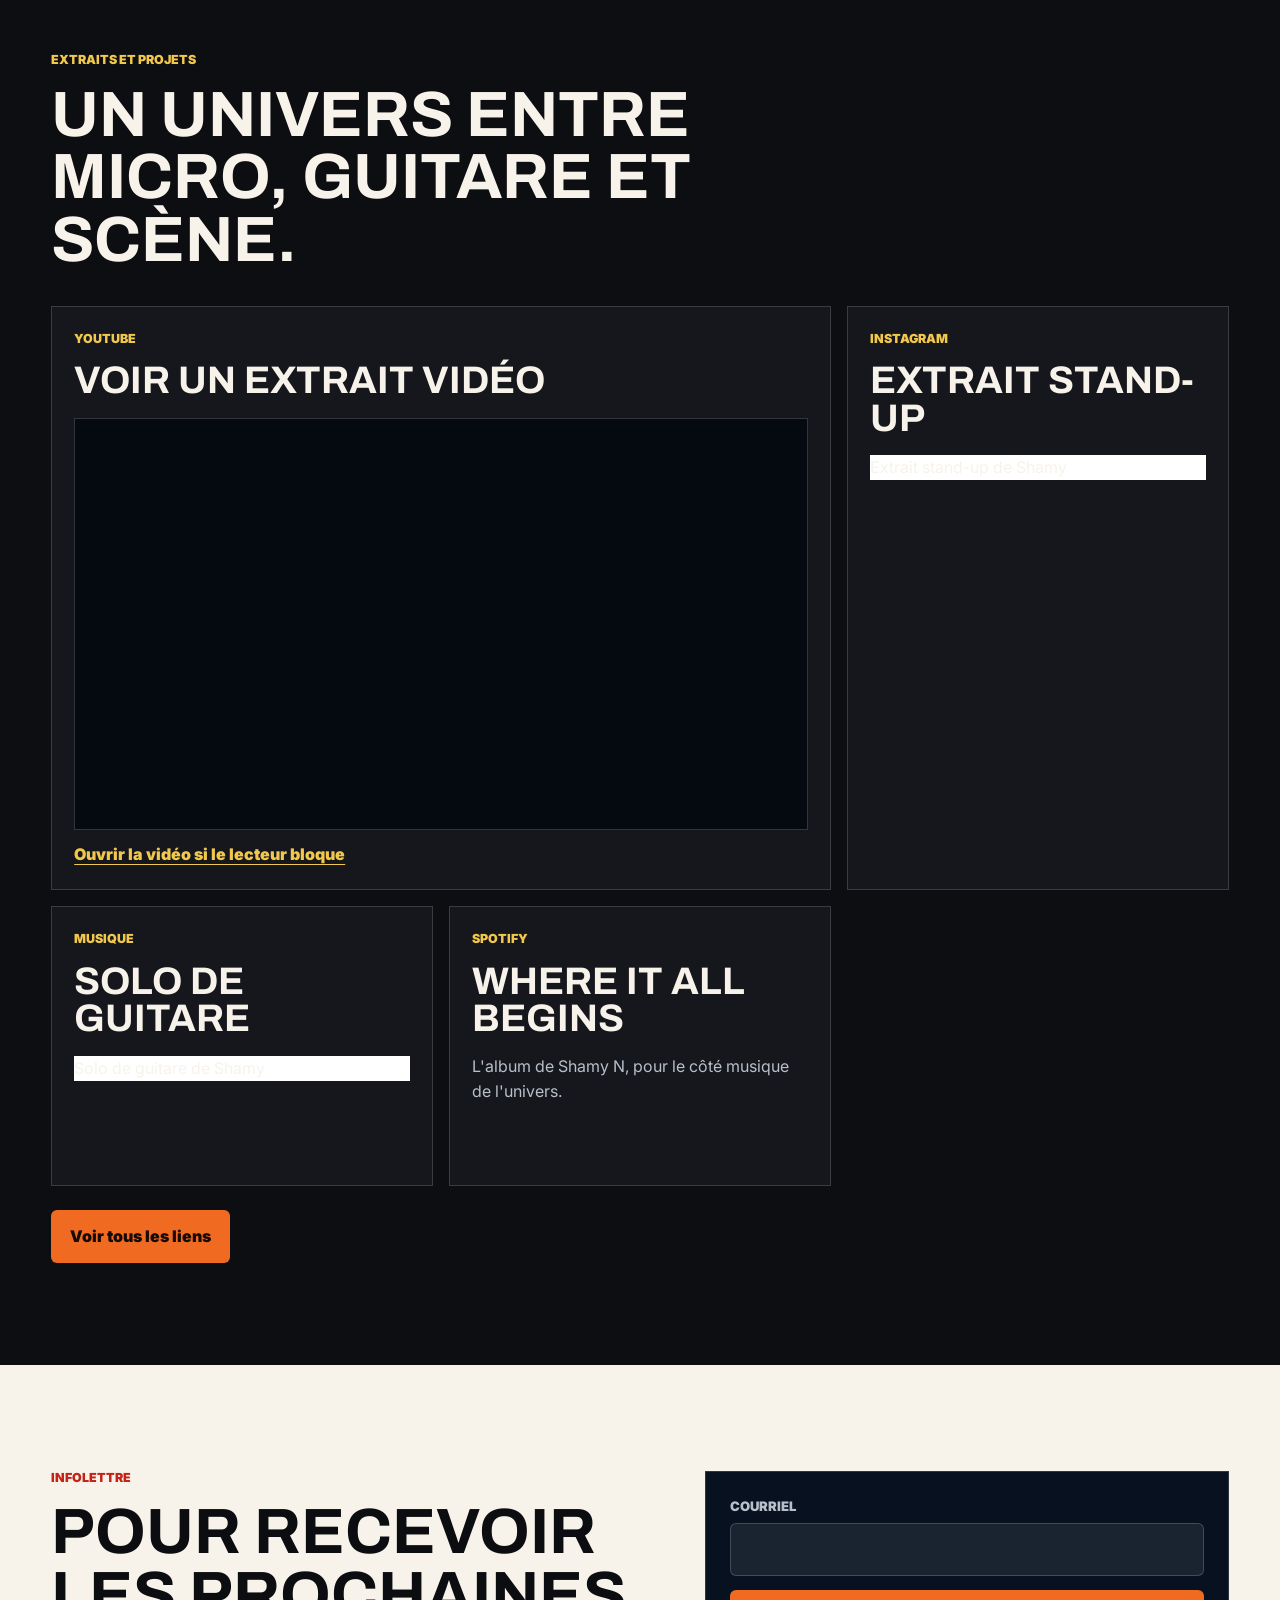
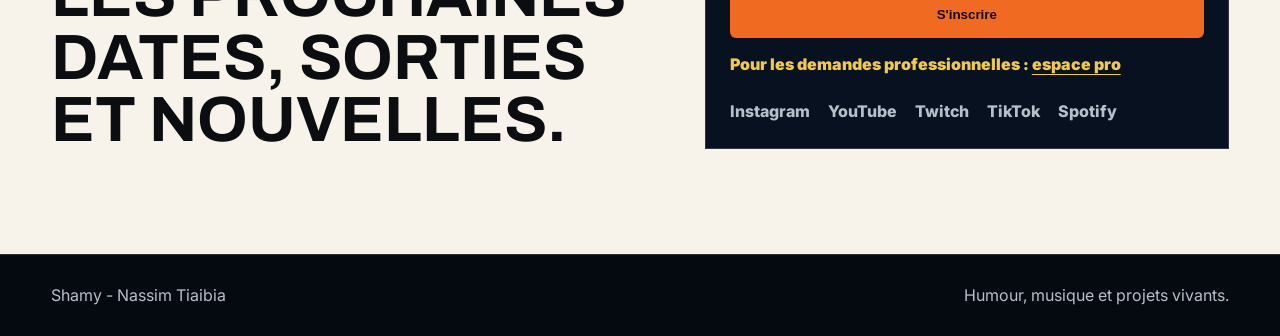
==== commit 894e45d3: "Add files via upload" ====
--- a/index.html
+++ b/index.html
@@ -23,7 +23,7 @@
         <a href="#spectacles">Spectacles</a>
         <a href="#bio">Bio</a>
         <a href="pro.html">Pro</a>
-        <a href="#medias">Médias</a>
+        <a href="medias.html">Médias</a>
         <a href="#contact">Contact</a>
       </nav>
       <a class="header-cta" href="https://lepointdevente.com/billets/broufissionnel?lang=fr">Billets</a>
@@ -177,40 +177,34 @@
             <p>L'album de Shamy N, pour le côté musique de l'univers.</p>
           </a>
         </div>
+        <a class="button button-primary media-page-link" href="medias.html">Voir tous les liens</a>
       </section>
 
       <section id="contact" class="section section-contact">
         <div>
-          <p class="eyebrow">Contact</p>
-          <h2>Pour un booking, une collaboration ou une idée à développer.</h2>
+          <p class="eyebrow">Infolettre</p>
+          <h2>Pour recevoir les prochaines dates, sorties et nouvelles.</h2>
         </div>
         <div class="contact-panel">
           <form
-            class="booking-form"
-            id="booking-form"
+            class="newsletter-form"
+            id="newsletter-form"
             action="https://api.web3forms.com/submit"
             method="post"
           >
             <input type="hidden" name="access_key" value="dfb72ff6-ff1e-41c3-a7f5-b4ad7f6306fc">
-            <input type="hidden" name="subject" value="Nouvelle demande de booking - Shamy">
-            <input type="hidden" name="from_name" value="Site web de Shamy">
+            <input type="hidden" name="subject" value="Nouvelle inscription infolettre - Shamy">
+            <input type="hidden" name="from_name" value="Infolettre Shamy">
             <input type="hidden" name="redirect" value="https://shhamy.github.io/Shamy---Site/merci.html">
             <input type="checkbox" name="botcheck" class="botcheck" tabindex="-1" autocomplete="off">
             <div class="form-row">
-              <label for="booking-name">Nom et prénom</label>
-              <input id="booking-name" name="name" type="text" autocomplete="name" required>
+              <label for="newsletter-email">Courriel</label>
+              <input id="newsletter-email" name="email" type="email" autocomplete="email" required>
             </div>
-            <div class="form-row">
-              <label for="booking-email">Courriel</label>
-              <input id="booking-email" name="email" type="email" autocomplete="email" required>
-            </div>
-            <div class="form-row">
-              <label for="booking-message">Message</label>
-              <textarea id="booking-message" name="message" rows="5" required></textarea>
-            </div>
-            <button class="button button-primary" type="submit">Envoyer la demande</button>
+            <input type="hidden" name="message" value="Nouvelle inscription à l'infolettre de Shamy.">
+            <button class="button button-primary" type="submit">S'inscrire</button>
           </form>
-          <p class="contact-email">Ou directement : <a href="mailto:Shamynpro@gmail.com">Shamynpro@gmail.com</a></p>
+          <p class="contact-email">Pour les demandes professionnelles : <a href="pro.html">espace pro</a></p>
           <div class="social-links" aria-label="Liens sociaux">
             <a href="https://www.instagram.com/shamynt_/">Instagram</a>
             <a href="https://www.youtube.com/@shamytv1228">YouTube</a>
--- a/styles.css
+++ b/styles.css
@@ -117,6 +117,15 @@
     var(--night);
 }
 
+.media-hero {
+  display: grid;
+  align-items: center;
+  background:
+    linear-gradient(135deg, rgba(240, 106, 34, 0.23), transparent 34%),
+    linear-gradient(215deg, rgba(197, 35, 24, 0.2), transparent 42%),
+    var(--night);
+}
+
 .hero-copy {
   max-width: 690px;
 }
@@ -414,6 +423,27 @@
   padding-top: clamp(44px, 6vw, 78px);
 }
 
+.section-pro-proof {
+  background: #0d0e12;
+}
+
+.proof-layout {
+  display: grid;
+  grid-template-columns: minmax(0, 0.8fr) minmax(320px, 0.9fr);
+  gap: clamp(24px, 5vw, 62px);
+  align-items: start;
+}
+
+.proof-layout p {
+  max-width: 680px;
+  color: #d5dce5;
+  font-size: 1.08rem;
+}
+
+.proof-card {
+  min-height: auto;
+}
+
 .section-media {
   background: #0d0e12;
 }
@@ -448,6 +478,64 @@
   color: var(--muted);
 }
 
+.media-page-link {
+  margin-top: 24px;
+}
+
+.section-links {
+  background: var(--paper);
+  color: var(--ink);
+}
+
+.social-directory {
+  display: grid;
+  grid-template-columns: repeat(5, minmax(0, 1fr));
+  gap: 16px;
+}
+
+.social-card {
+  min-height: 220px;
+  padding: 22px;
+  border: 1px solid rgba(12, 13, 16, 0.14);
+  background: #fffaf0;
+  transition: transform 180ms ease, border-color 180ms ease;
+}
+
+.social-card:hover {
+  transform: translateY(-5px);
+  border-color: rgba(197, 35, 24, 0.5);
+}
+
+.social-card span {
+  display: block;
+  color: var(--red);
+  font-size: 0.78rem;
+  font-weight: 900;
+  text-transform: uppercase;
+}
+
+.social-card strong {
+  display: block;
+  margin-top: 12px;
+  font-family: "Archivo", Impact, sans-serif;
+  font-size: clamp(1.45rem, 2.5vw, 2rem);
+  line-height: 1;
+  overflow-wrap: anywhere;
+}
+
+.social-card p {
+  color: #3f444a;
+}
+
+.primary-social {
+  background: var(--night);
+  color: var(--paper);
+}
+
+.primary-social p {
+  color: var(--muted);
+}
+
 .video-frame {
   position: relative;
   width: 100%;
@@ -503,7 +591,8 @@
   color: var(--paper);
 }
 
-.booking-form {
+.booking-form,
+.newsletter-form {
   display: grid;
   gap: 14px;
 }
@@ -648,7 +737,8 @@
   .hero,
   .event-feature,
   .section-bio,
-  .section-contact {
+  .section-contact,
+  .proof-layout {
     grid-template-columns: 1fr;
   }
 
@@ -661,7 +751,8 @@
   }
 
   .secondary-events.single-event,
-  .pro-grid {
+  .pro-grid,
+  .social-directory {
     grid-template-columns: 1fr;
   }
 
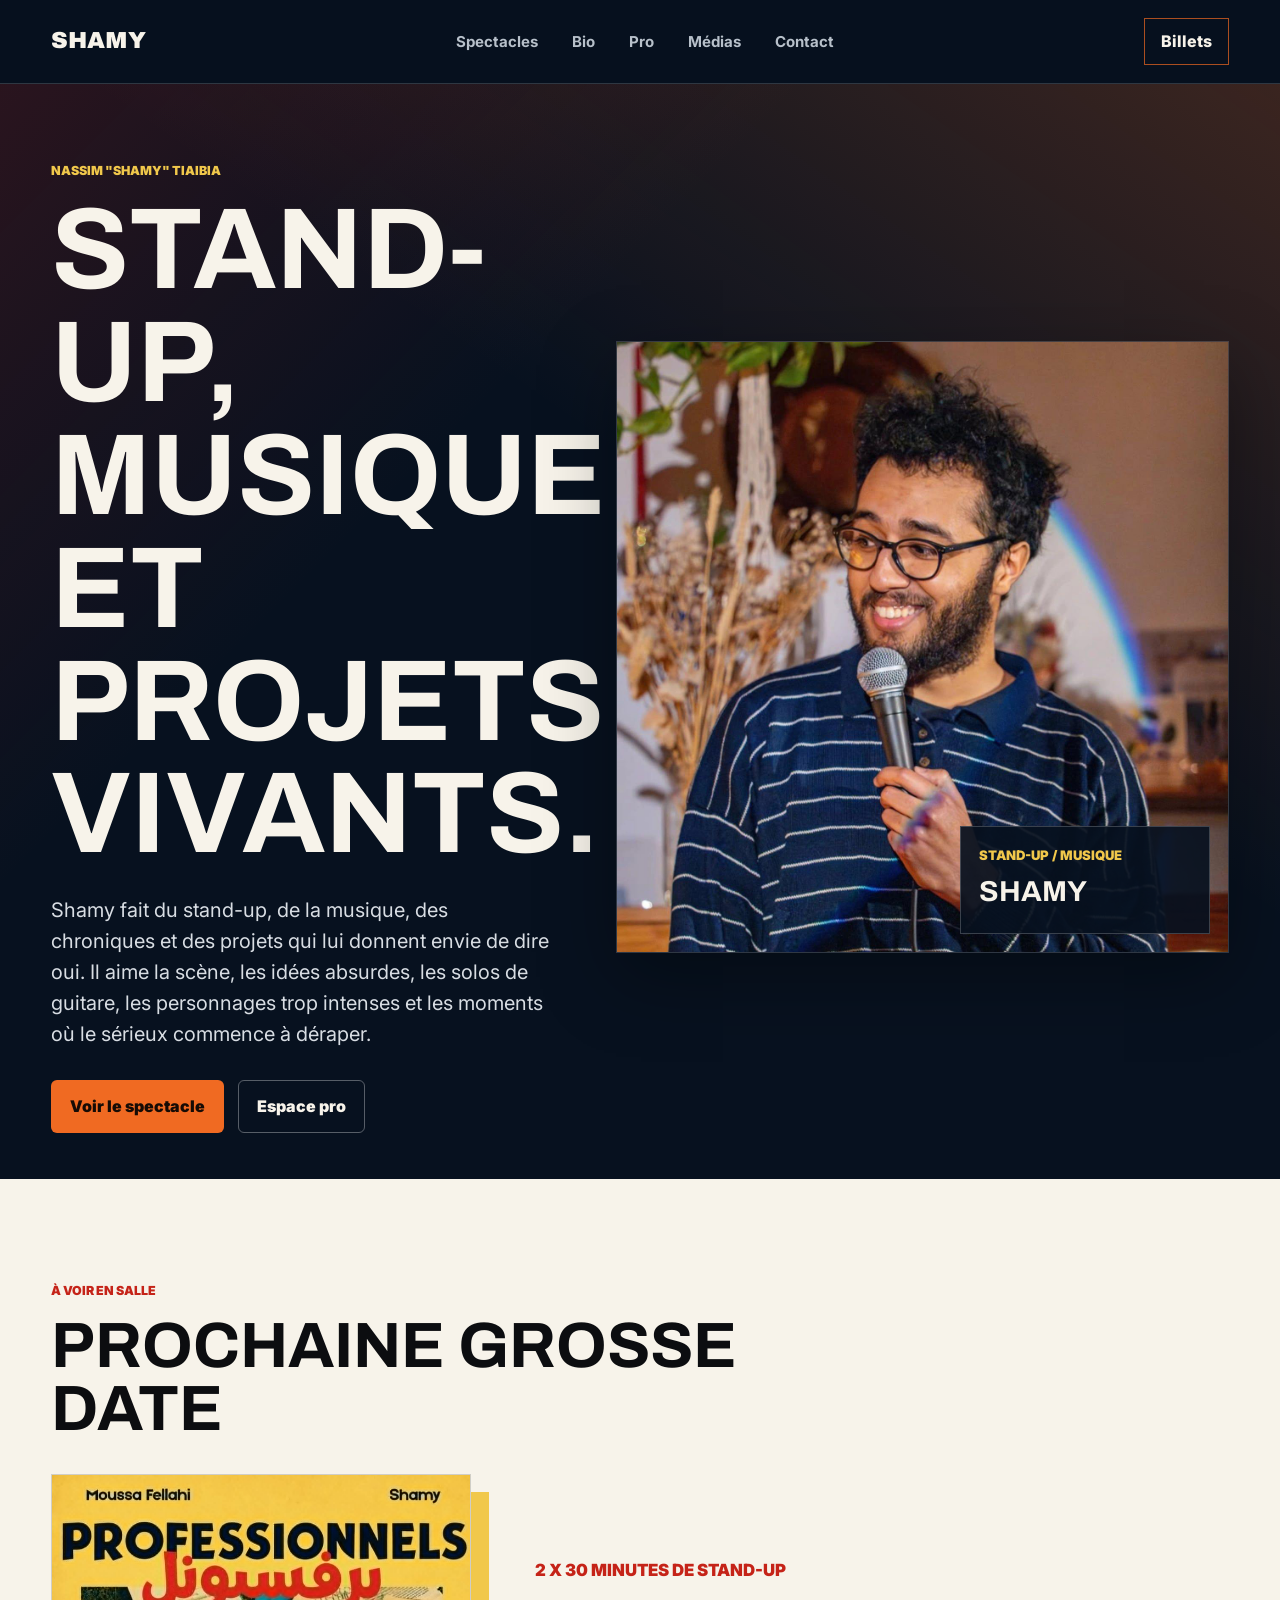
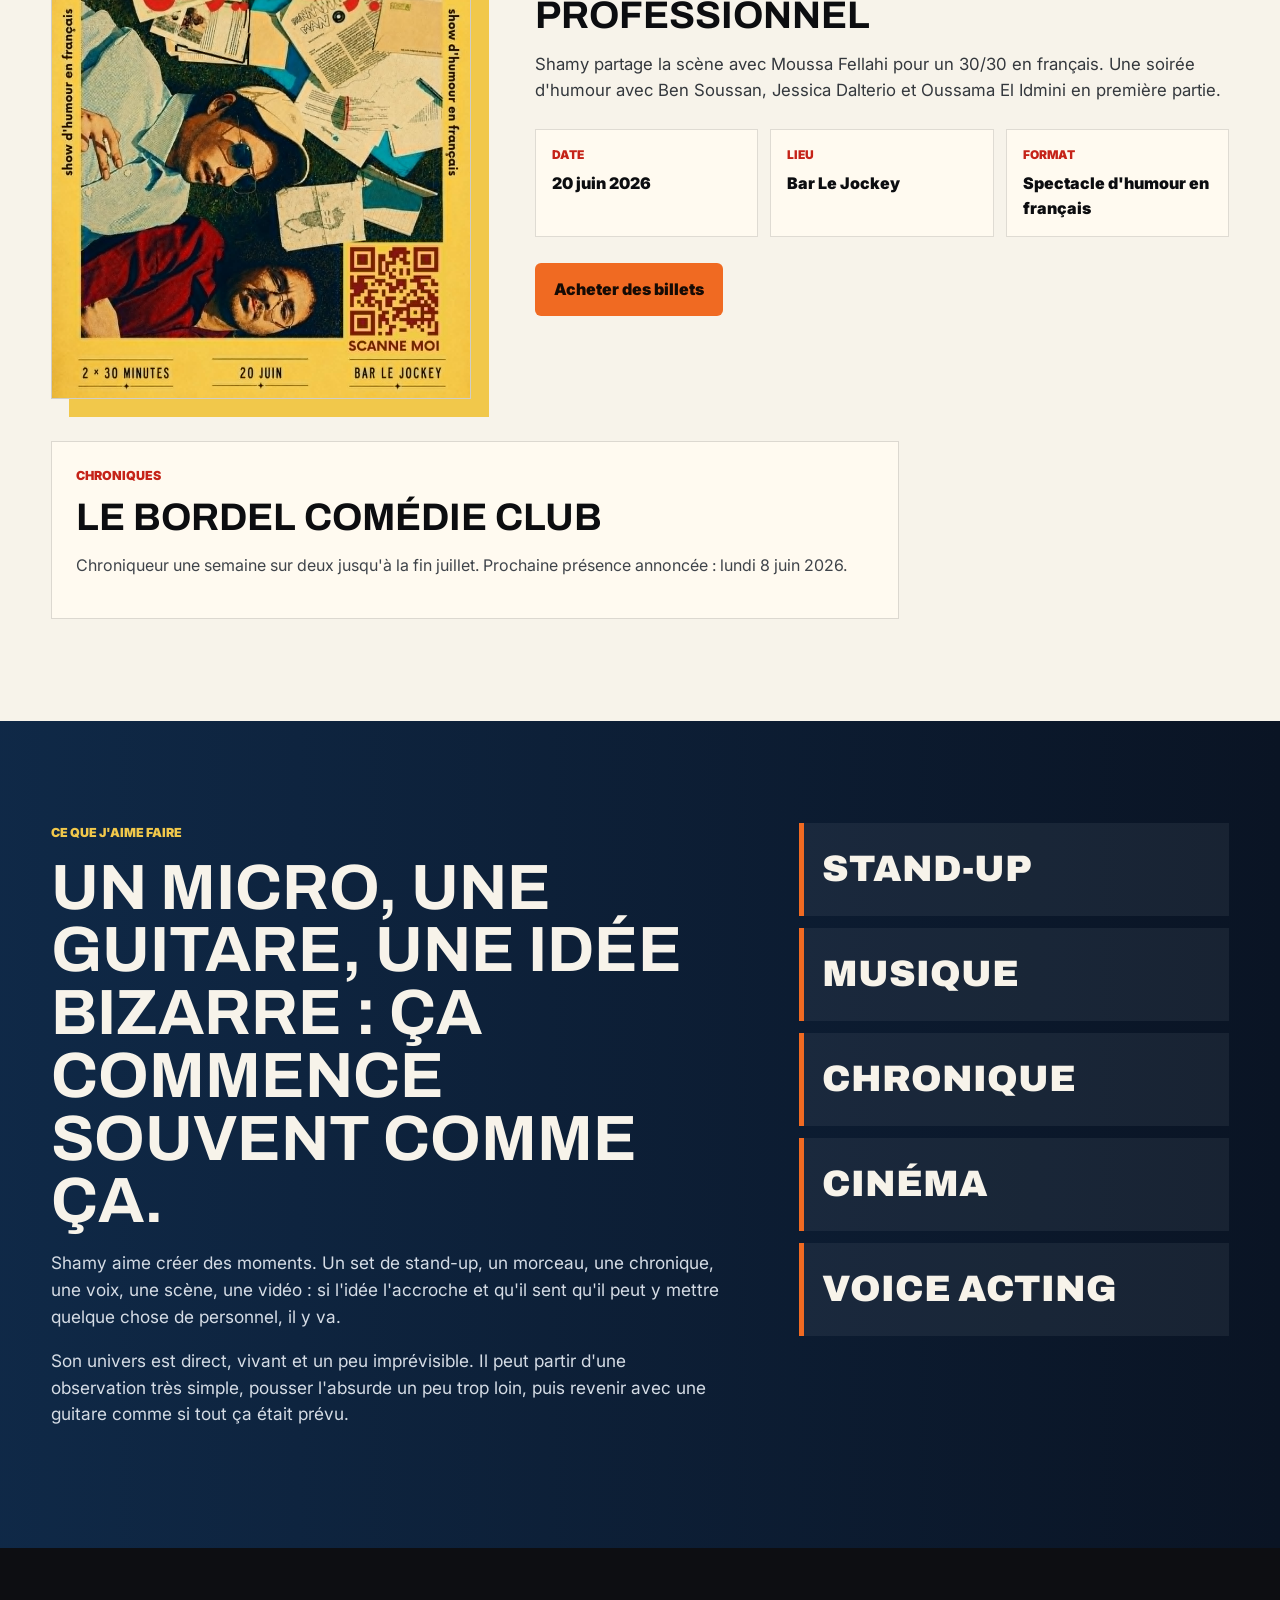
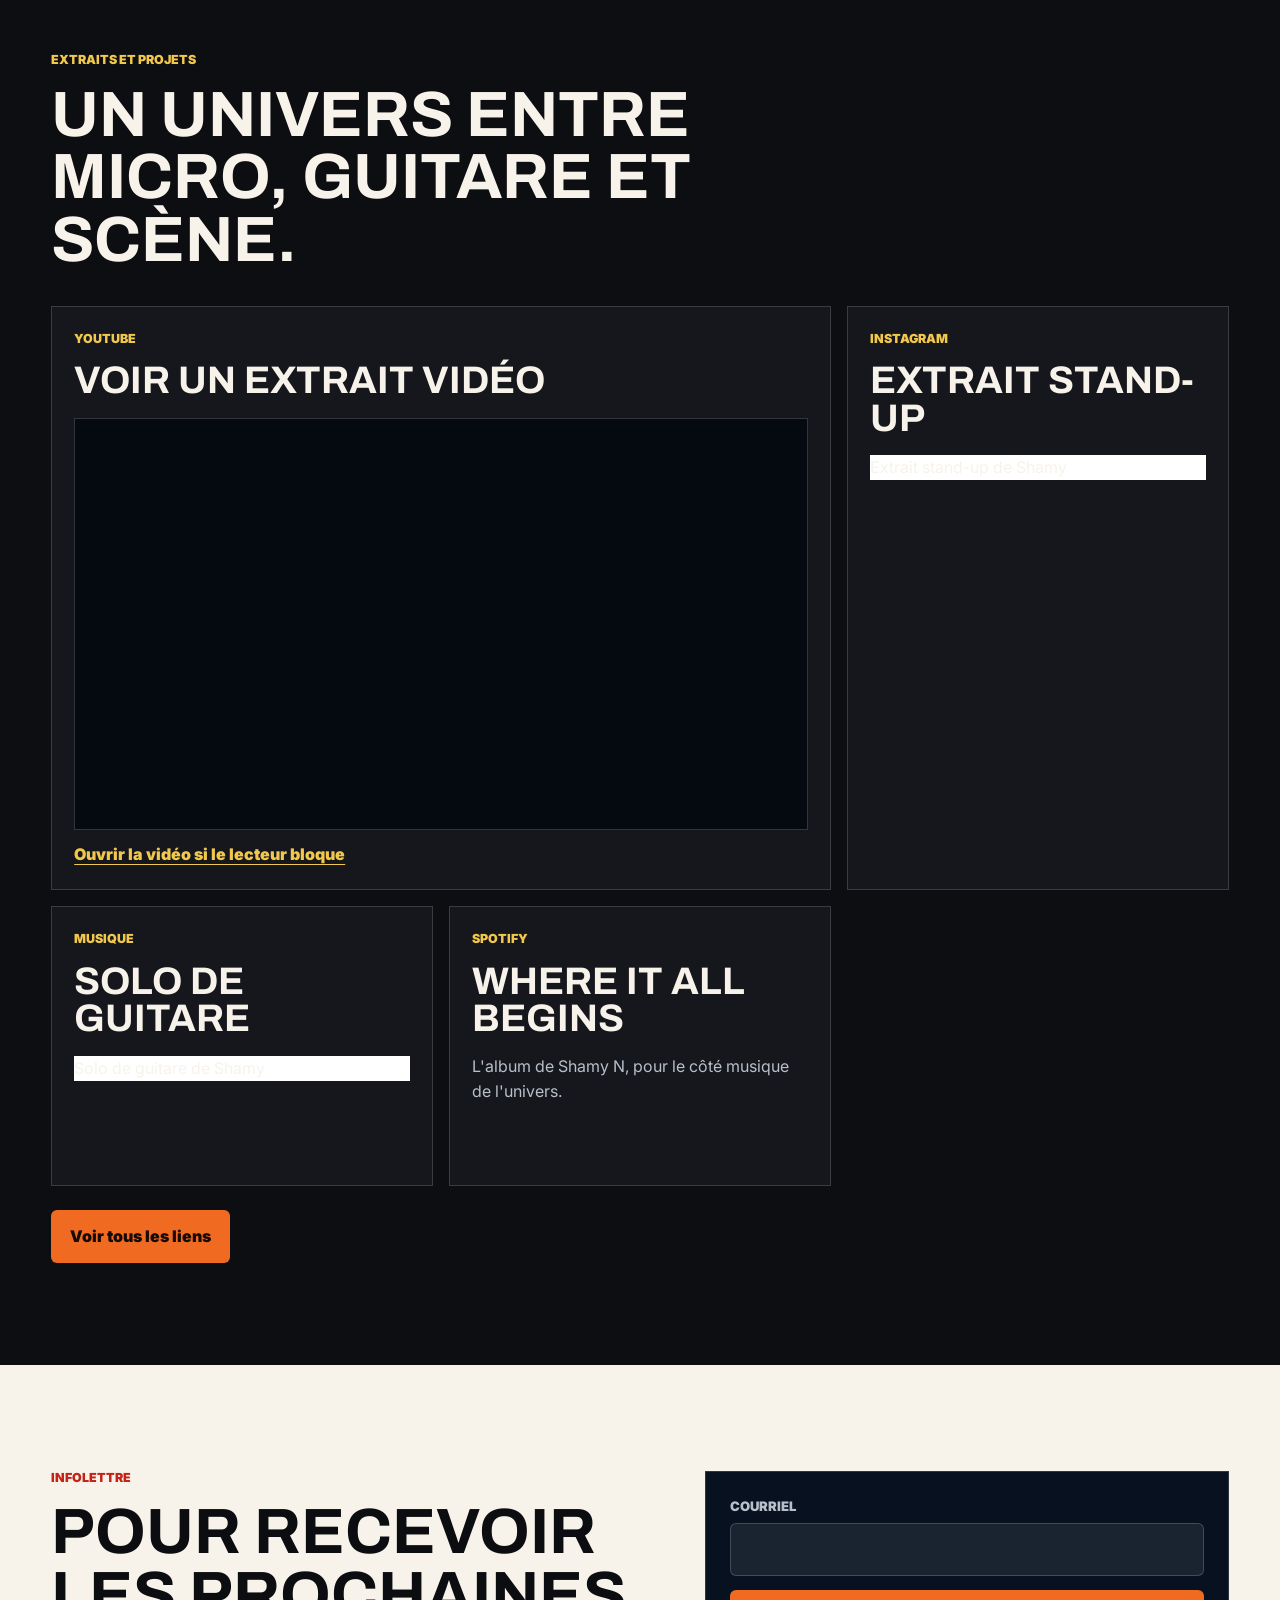
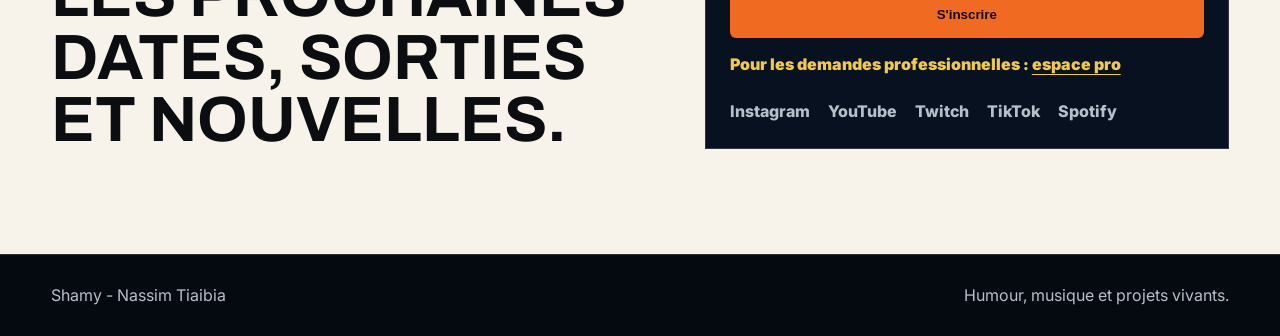
==== commit 64ce9a0b: "Add files via upload" ====
--- a/index.html
+++ b/index.html
@@ -48,10 +48,10 @@
         </div>
 
         <div class="hero-media" aria-label="Affiche du spectacle Professionnel">
-          <img src="assets/professionnel-wide.jfif" alt="Affiche du spectacle Professionnel avec Moussa Fellahi et Shamy">
+          <img src="assets/shamy - hero 2.jpg" alt="Shamy sur scène avec un micro">
           <div class="event-chip">
-            <span>20 juin 2026</span>
-            <strong>Professionnel</strong>
+            <span>Stand-up / musique</span>
+            <strong>Shamy</strong>
           </div>
         </div>
       </section>
--- a/styles.css
+++ b/styles.css
@@ -110,11 +110,17 @@
 
 .pro-hero {
   display: grid;
+  grid-template-columns: minmax(0, 0.92fr) minmax(340px, 1.08fr);
+  gap: clamp(28px, 5vw, 70px);
   align-items: center;
   background:
     linear-gradient(135deg, rgba(197, 35, 24, 0.22), transparent 34%),
     linear-gradient(215deg, rgba(18, 52, 90, 0.64), transparent 46%),
     var(--night);
+}
+
+.pro-hero-media img {
+  object-position: center center;
 }
 
 .media-hero {
@@ -489,15 +495,19 @@
 
 .social-directory {
   display: grid;
-  grid-template-columns: repeat(5, minmax(0, 1fr));
+  grid-template-columns: repeat(auto-fit, minmax(190px, 1fr));
   gap: 16px;
 }
 
 .social-card {
-  min-height: 220px;
-  padding: 22px;
+  min-height: 86px;
+  padding: 18px;
   border: 1px solid rgba(12, 13, 16, 0.14);
   background: #fffaf0;
+  display: flex;
+  align-items: center;
+  gap: 14px;
+  color: var(--ink);
   transition: transform 180ms ease, border-color 180ms ease;
 }
 
@@ -506,34 +516,31 @@
   border-color: rgba(197, 35, 24, 0.5);
 }
 
-.social-card span {
-  display: block;
-  color: var(--red);
-  font-size: 0.78rem;
-  font-weight: 900;
-  text-transform: uppercase;
+.social-icon {
+  display: inline-flex;
+  width: 42px;
+  height: 42px;
+  flex: 0 0 42px;
+  align-items: center;
+  justify-content: center;
+  border-radius: 50%;
+  background: var(--orange);
+  color: #160b05;
+  font-size: 0.82rem;
+  font-weight: 900;
 }
 
 .social-card strong {
   display: block;
-  margin-top: 12px;
   font-family: "Archivo", Impact, sans-serif;
-  font-size: clamp(1.45rem, 2.5vw, 2rem);
+  font-size: clamp(1.2rem, 2vw, 1.55rem);
   line-height: 1;
   overflow-wrap: anywhere;
 }
 
-.social-card p {
-  color: #3f444a;
-}
-
 .primary-social {
   background: var(--night);
   color: var(--paper);
-}
-
-.primary-social p {
-  color: var(--muted);
 }
 
 .video-frame {
@@ -735,6 +742,7 @@
   }
 
   .hero,
+  .pro-hero,
   .event-feature,
   .section-bio,
   .section-contact,
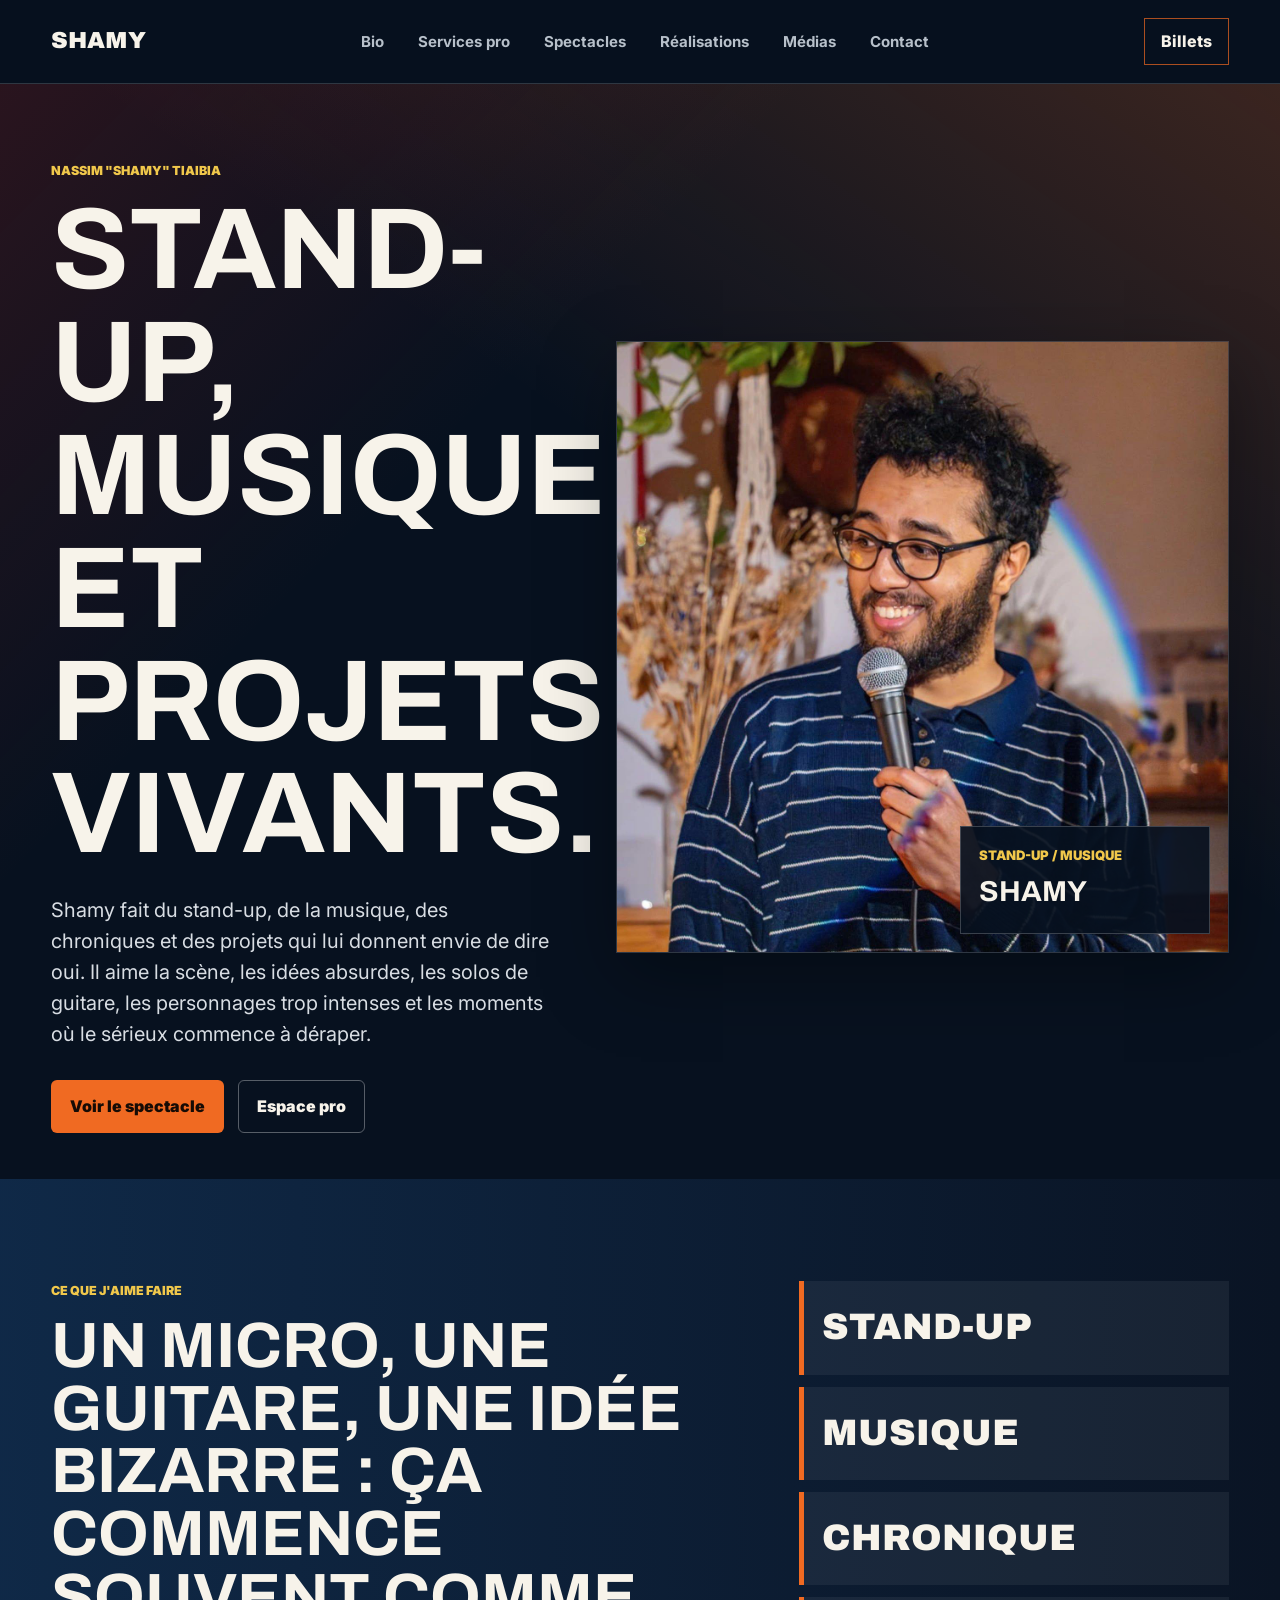
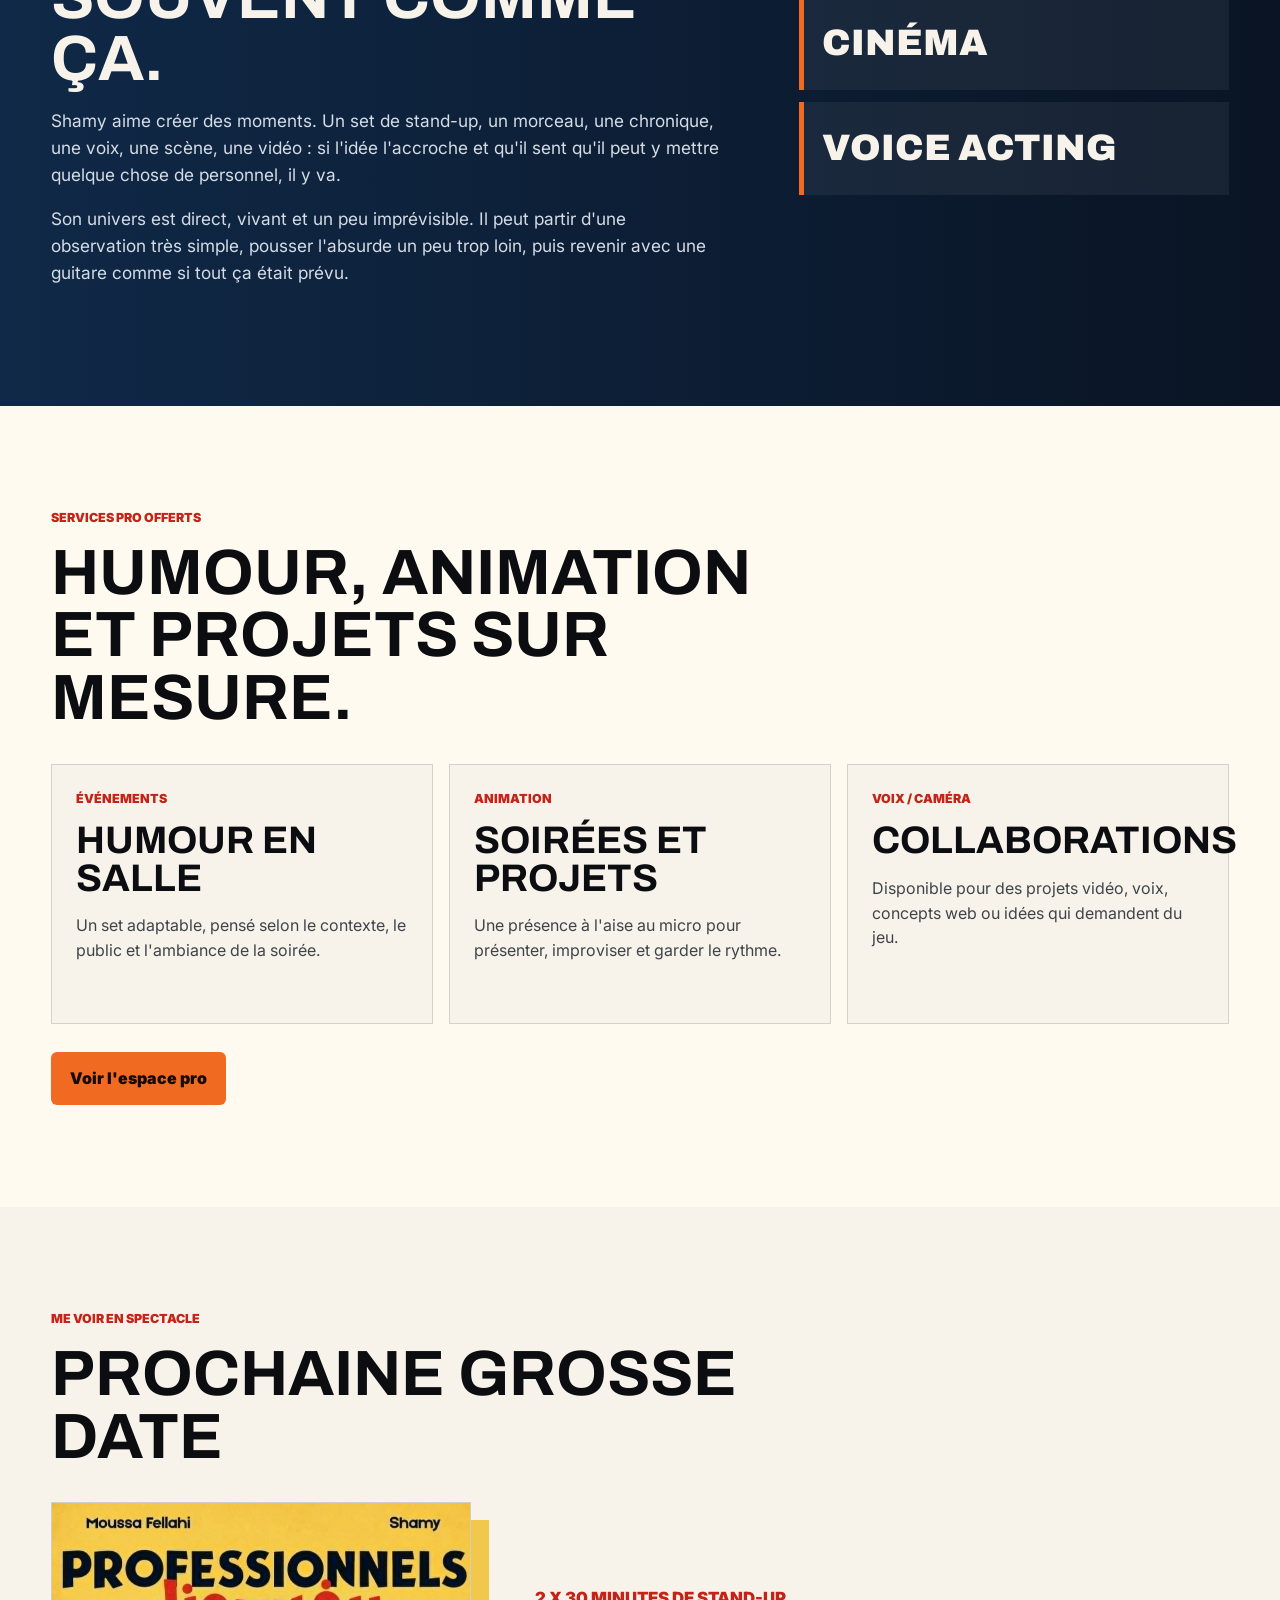
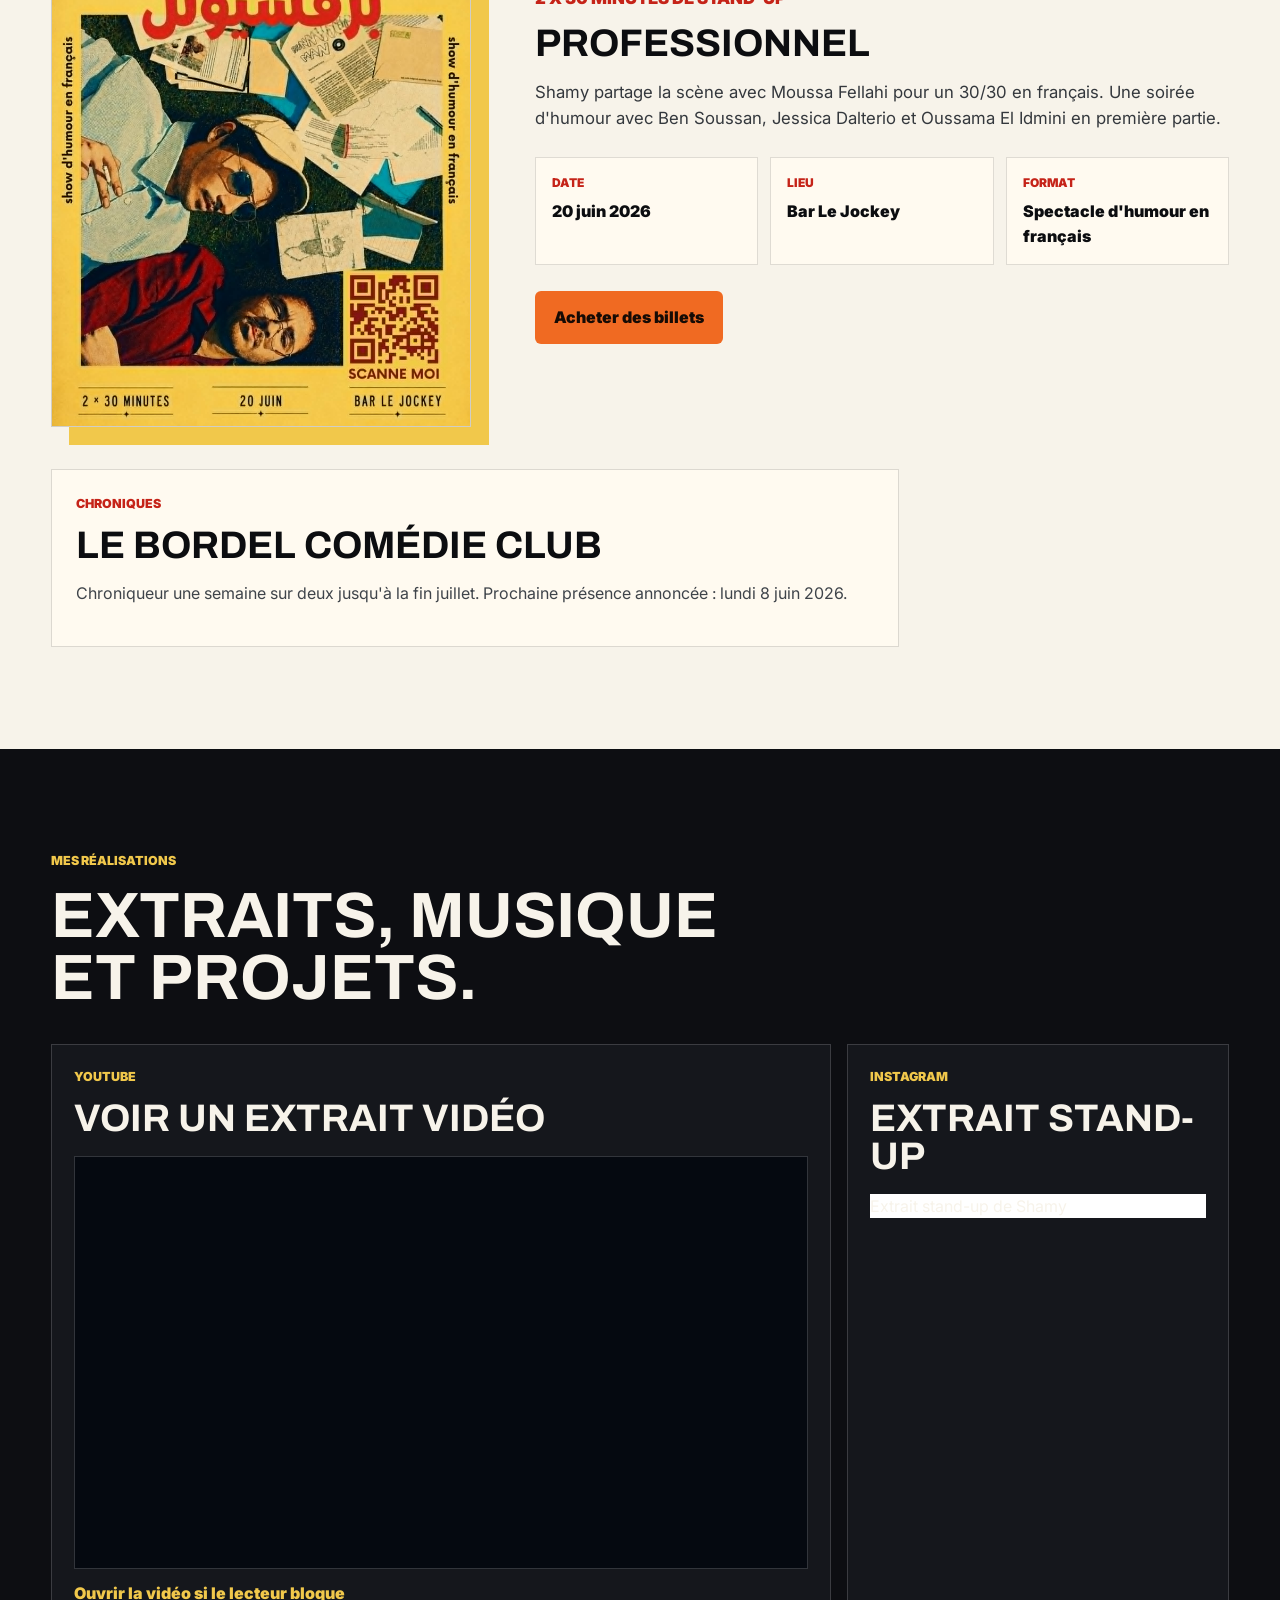
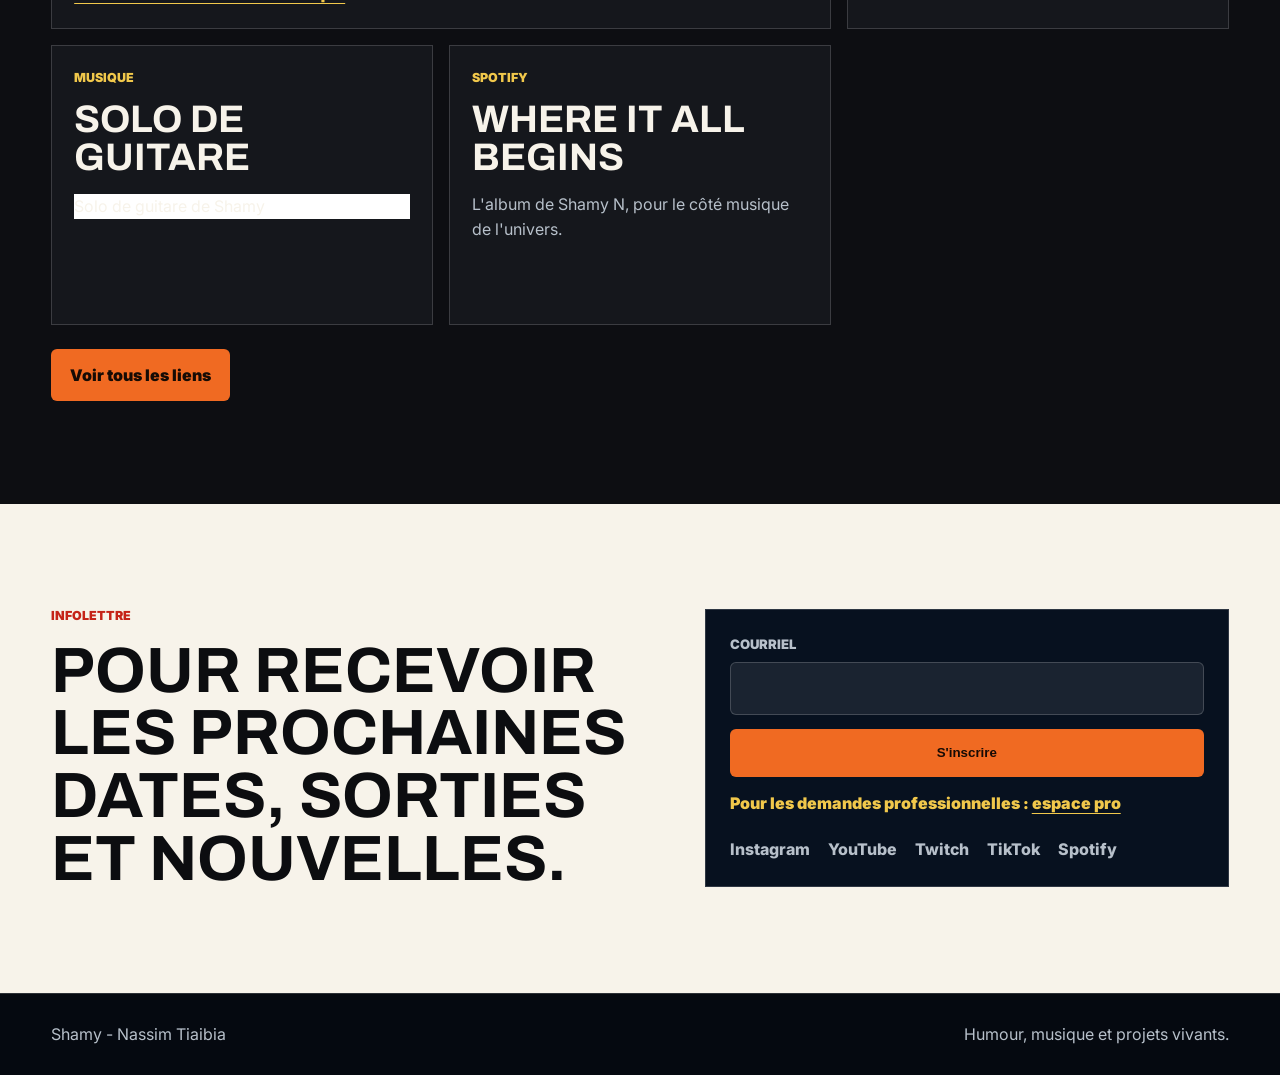
==== commit a5a6e6a0: "Add files via upload" ====
--- a/index.html
+++ b/index.html
@@ -14,15 +14,17 @@
       href="https://fonts.googleapis.com/css2?family=Archivo:wght@500;700;800;900&family=Inter:wght@400;500;600;700&display=swap"
       rel="stylesheet"
     >
+    <link rel="icon" type="image/png" href="assets/shamy-icon.png">
     <link rel="stylesheet" href="styles.css">
   </head>
   <body>
     <header class="site-header">
       <a class="brand" href="#accueil" aria-label="Retour à l'accueil">Shamy</a>
       <nav class="main-nav" aria-label="Navigation principale">
+        <a href="#bio">Bio</a>
+        <a href="pro.html">Services pro</a>
         <a href="#spectacles">Spectacles</a>
-        <a href="#bio">Bio</a>
-        <a href="pro.html">Pro</a>
+        <a href="#realisations">Réalisations</a>
         <a href="medias.html">Médias</a>
         <a href="#contact">Contact</a>
       </nav>
@@ -56,9 +58,57 @@
         </div>
       </section>
 
+      <section id="bio" class="section section-bio">
+        <div class="bio-copy">
+          <p class="eyebrow">Ce que j'aime faire</p>
+          <h2>Un micro, une guitare, une idée bizarre : ça commence souvent comme ça.</h2>
+          <p>
+            Shamy aime créer des moments. Un set de stand-up, un morceau, une chronique, une voix,
+            une scène, une vidéo : si l'idée l'accroche et qu'il sent qu'il peut y mettre quelque chose
+            de personnel, il y va.
+          </p>
+          <p>
+            Son univers est direct, vivant et un peu imprévisible. Il peut partir d'une observation très simple,
+            pousser l'absurde un peu trop loin, puis revenir avec une guitare comme si tout ça était prévu.
+          </p>
+        </div>
+        <div class="bio-stats" aria-label="Univers de Shamy">
+          <span>Stand-up</span>
+          <span>Musique</span>
+          <span>Chronique</span>
+          <span>Cinéma</span>
+          <span>Voice acting</span>
+        </div>
+      </section>
+
+      <section id="services" class="section section-pro">
+        <div class="section-heading">
+          <p class="eyebrow">Services pro offerts</p>
+          <h2>Humour, animation et projets sur mesure.</h2>
+        </div>
+        <div class="pro-grid">
+          <article>
+            <p class="tag">Événements</p>
+            <h3>Humour en salle</h3>
+            <p>Un set adaptable, pensé selon le contexte, le public et l'ambiance de la soirée.</p>
+          </article>
+          <article>
+            <p class="tag">Animation</p>
+            <h3>Soirées et projets</h3>
+            <p>Une présence à l'aise au micro pour présenter, improviser et garder le rythme.</p>
+          </article>
+          <article>
+            <p class="tag">Voix / caméra</p>
+            <h3>Collaborations</h3>
+            <p>Disponible pour des projets vidéo, voix, concepts web ou idées qui demandent du jeu.</p>
+          </article>
+        </div>
+        <a class="button button-primary" href="pro.html">Voir l'espace pro</a>
+      </section>
+
       <section id="spectacles" class="section section-events">
         <div class="section-heading">
-          <p class="eyebrow">À voir en salle</p>
+          <p class="eyebrow">Me voir en spectacle</p>
           <h2>Prochaine grosse date</h2>
         </div>
 
@@ -105,33 +155,10 @@
         </div>
       </section>
 
-      <section id="bio" class="section section-bio">
-        <div class="bio-copy">
-          <p class="eyebrow">Ce que j'aime faire</p>
-          <h2>Un micro, une guitare, une idée bizarre : ça commence souvent comme ça.</h2>
-          <p>
-            Shamy aime créer des moments. Un set de stand-up, un morceau, une chronique, une voix,
-            une scène, une vidéo : si l'idée l'accroche et qu'il sent qu'il peut y mettre quelque chose
-            de personnel, il y va.
-          </p>
-          <p>
-            Son univers est direct, vivant et un peu imprévisible. Il peut partir d'une observation très simple,
-            pousser l'absurde un peu trop loin, puis revenir avec une guitare comme si tout ça était prévu.
-          </p>
-        </div>
-        <div class="bio-stats" aria-label="Univers de Shamy">
-          <span>Stand-up</span>
-          <span>Musique</span>
-          <span>Chronique</span>
-          <span>Cinéma</span>
-          <span>Voice acting</span>
-        </div>
-      </section>
-
-      <section id="medias" class="section section-media">
+      <section id="realisations" class="section section-media">
         <div class="section-heading">
-          <p class="eyebrow">Extraits et projets</p>
-          <h2>Un univers entre micro, guitare et scène.</h2>
+          <p class="eyebrow">Mes réalisations</p>
+          <h2>Extraits, musique et projets.</h2>
         </div>
         <div class="media-grid">
           <article class="media-card media-card-large">
@@ -195,7 +222,7 @@
             <input type="hidden" name="access_key" value="dfb72ff6-ff1e-41c3-a7f5-b4ad7f6306fc">
             <input type="hidden" name="subject" value="Nouvelle inscription infolettre - Shamy">
             <input type="hidden" name="from_name" value="Infolettre Shamy">
-            <input type="hidden" name="redirect" value="https://shhamy.github.io/Shamy---Site/merci.html">
+            <input type="hidden" name="name" value="Inscription infolettre">
             <input type="checkbox" name="botcheck" class="botcheck" tabindex="-1" autocomplete="off">
             <div class="form-row">
               <label for="newsletter-email">Courriel</label>
@@ -204,6 +231,7 @@
             <input type="hidden" name="message" value="Nouvelle inscription à l'infolettre de Shamy.">
             <button class="button button-primary" type="submit">S'inscrire</button>
           </form>
+          <div class="form-status" role="status" aria-live="polite" hidden></div>
           <p class="contact-email">Pour les demandes professionnelles : <a href="pro.html">espace pro</a></p>
           <div class="social-links" aria-label="Liens sociaux">
             <a href="https://www.instagram.com/shamynt_/">Instagram</a>
--- a/styles.css
+++ b/styles.css
@@ -251,6 +251,7 @@
 
 .section {
   padding: clamp(58px, 8vw, 112px) clamp(18px, 4vw, 56px);
+  scroll-margin-top: 98px;
 }
 
 .section-heading {
@@ -728,6 +729,55 @@
   font-size: 1.12rem;
 }
 
+.reveal {
+  opacity: 0;
+  transform: translateY(22px);
+  transition: opacity 650ms ease, transform 650ms ease;
+}
+
+.reveal.is-visible {
+  opacity: 1;
+  transform: translateY(0);
+}
+
+.section-flash {
+  animation: sectionPulse 900ms ease;
+}
+
+@keyframes sectionPulse {
+  0% {
+    box-shadow: inset 0 0 0 0 rgba(240, 106, 34, 0);
+  }
+
+  34% {
+    box-shadow: inset 0 0 0 9999px rgba(240, 106, 34, 0.055);
+  }
+
+  100% {
+    box-shadow: inset 0 0 0 0 rgba(240, 106, 34, 0);
+  }
+}
+
+@media (prefers-reduced-motion: reduce) {
+  html {
+    scroll-behavior: auto;
+  }
+
+  *,
+  *::before,
+  *::after {
+    animation-duration: 0.01ms !important;
+    animation-iteration-count: 1 !important;
+    scroll-behavior: auto !important;
+    transition-duration: 0.01ms !important;
+  }
+
+  .reveal {
+    opacity: 1;
+    transform: none;
+  }
+}
+
 @media (max-width: 960px) {
   .site-header {
     grid-template-columns: 1fr auto;
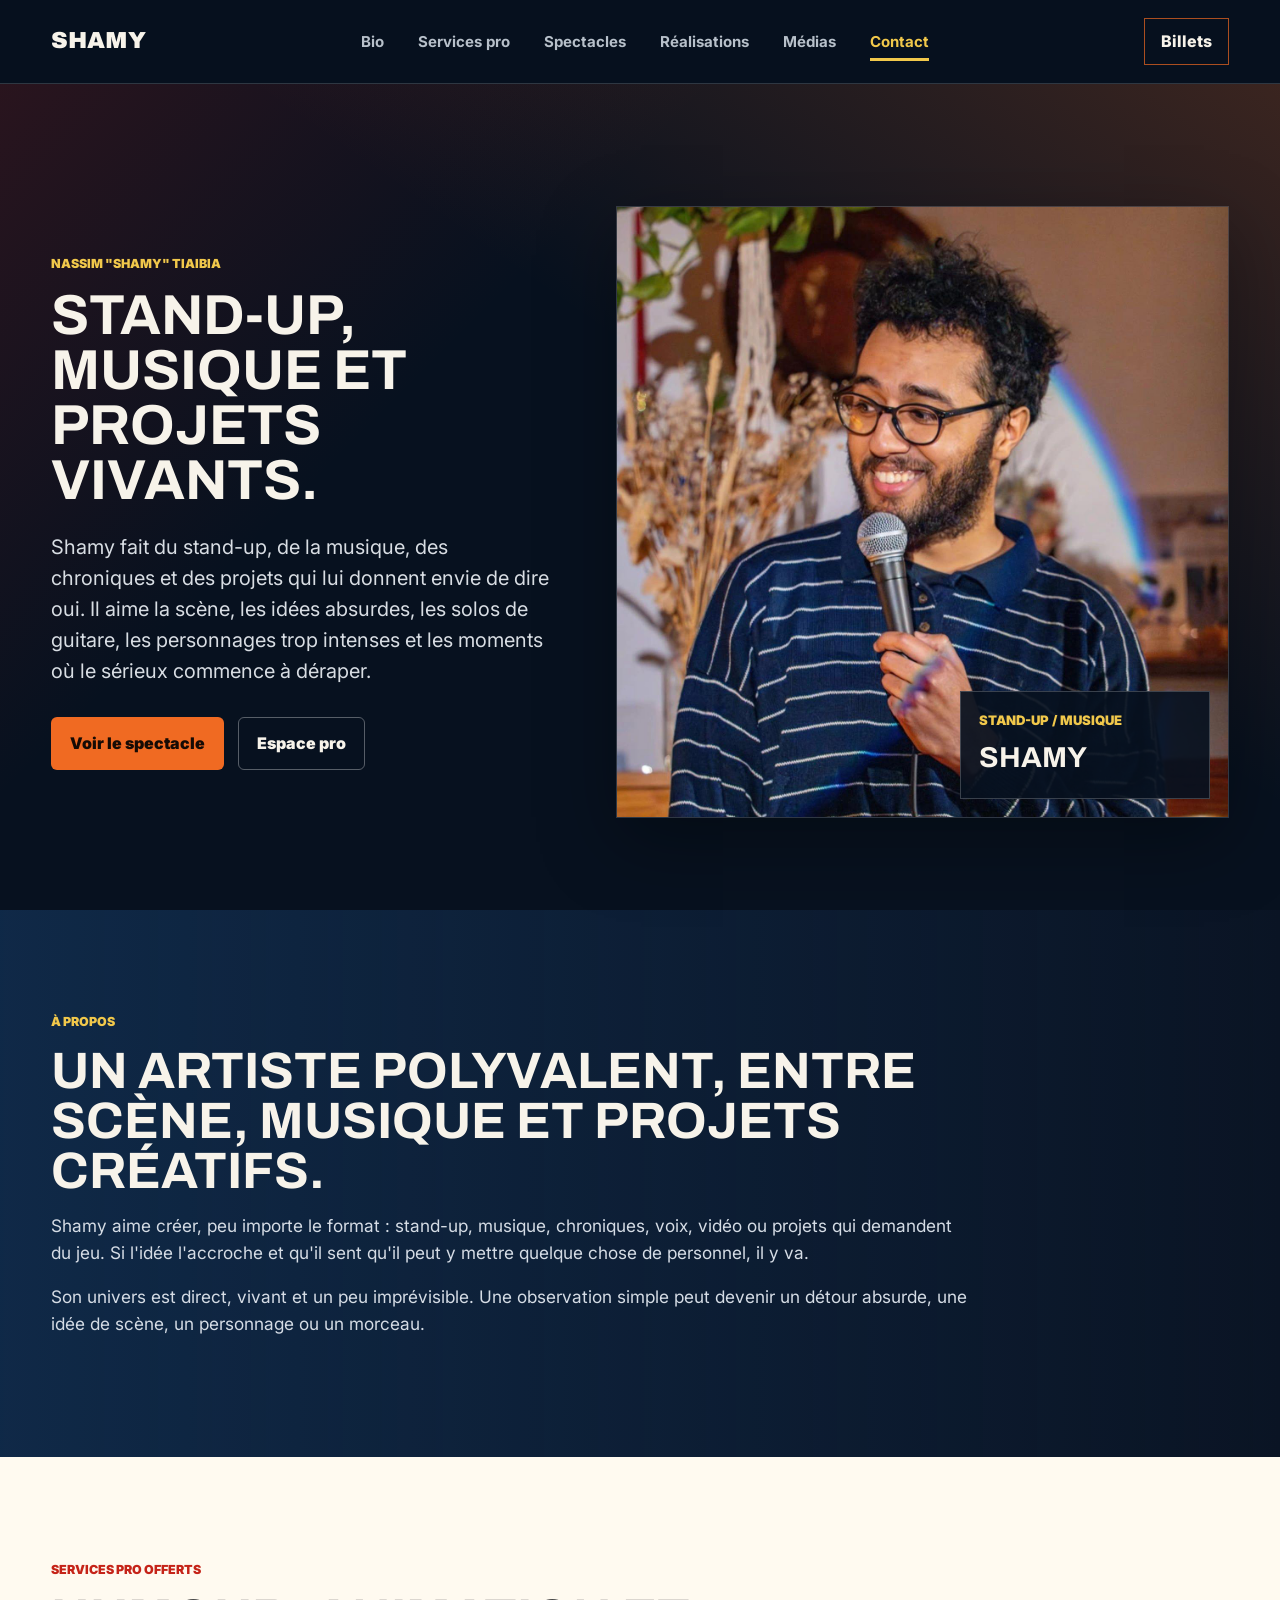
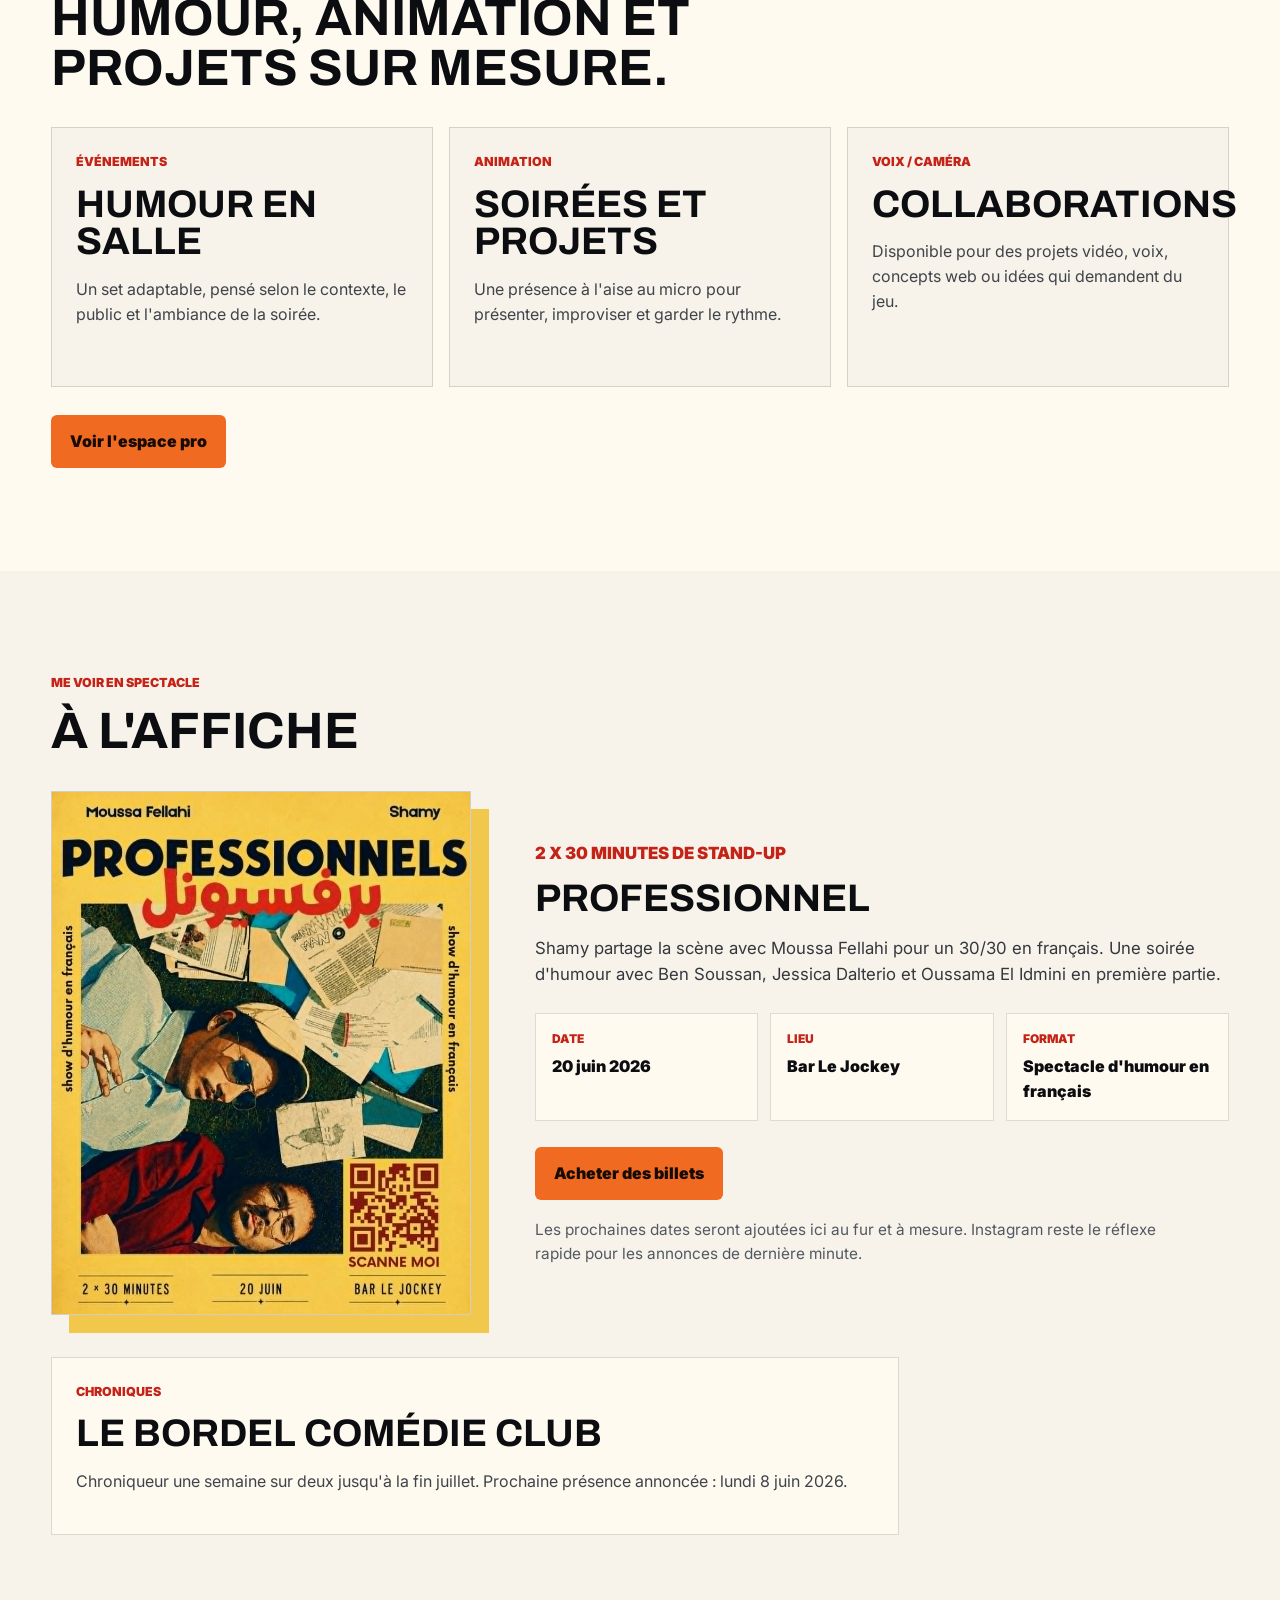
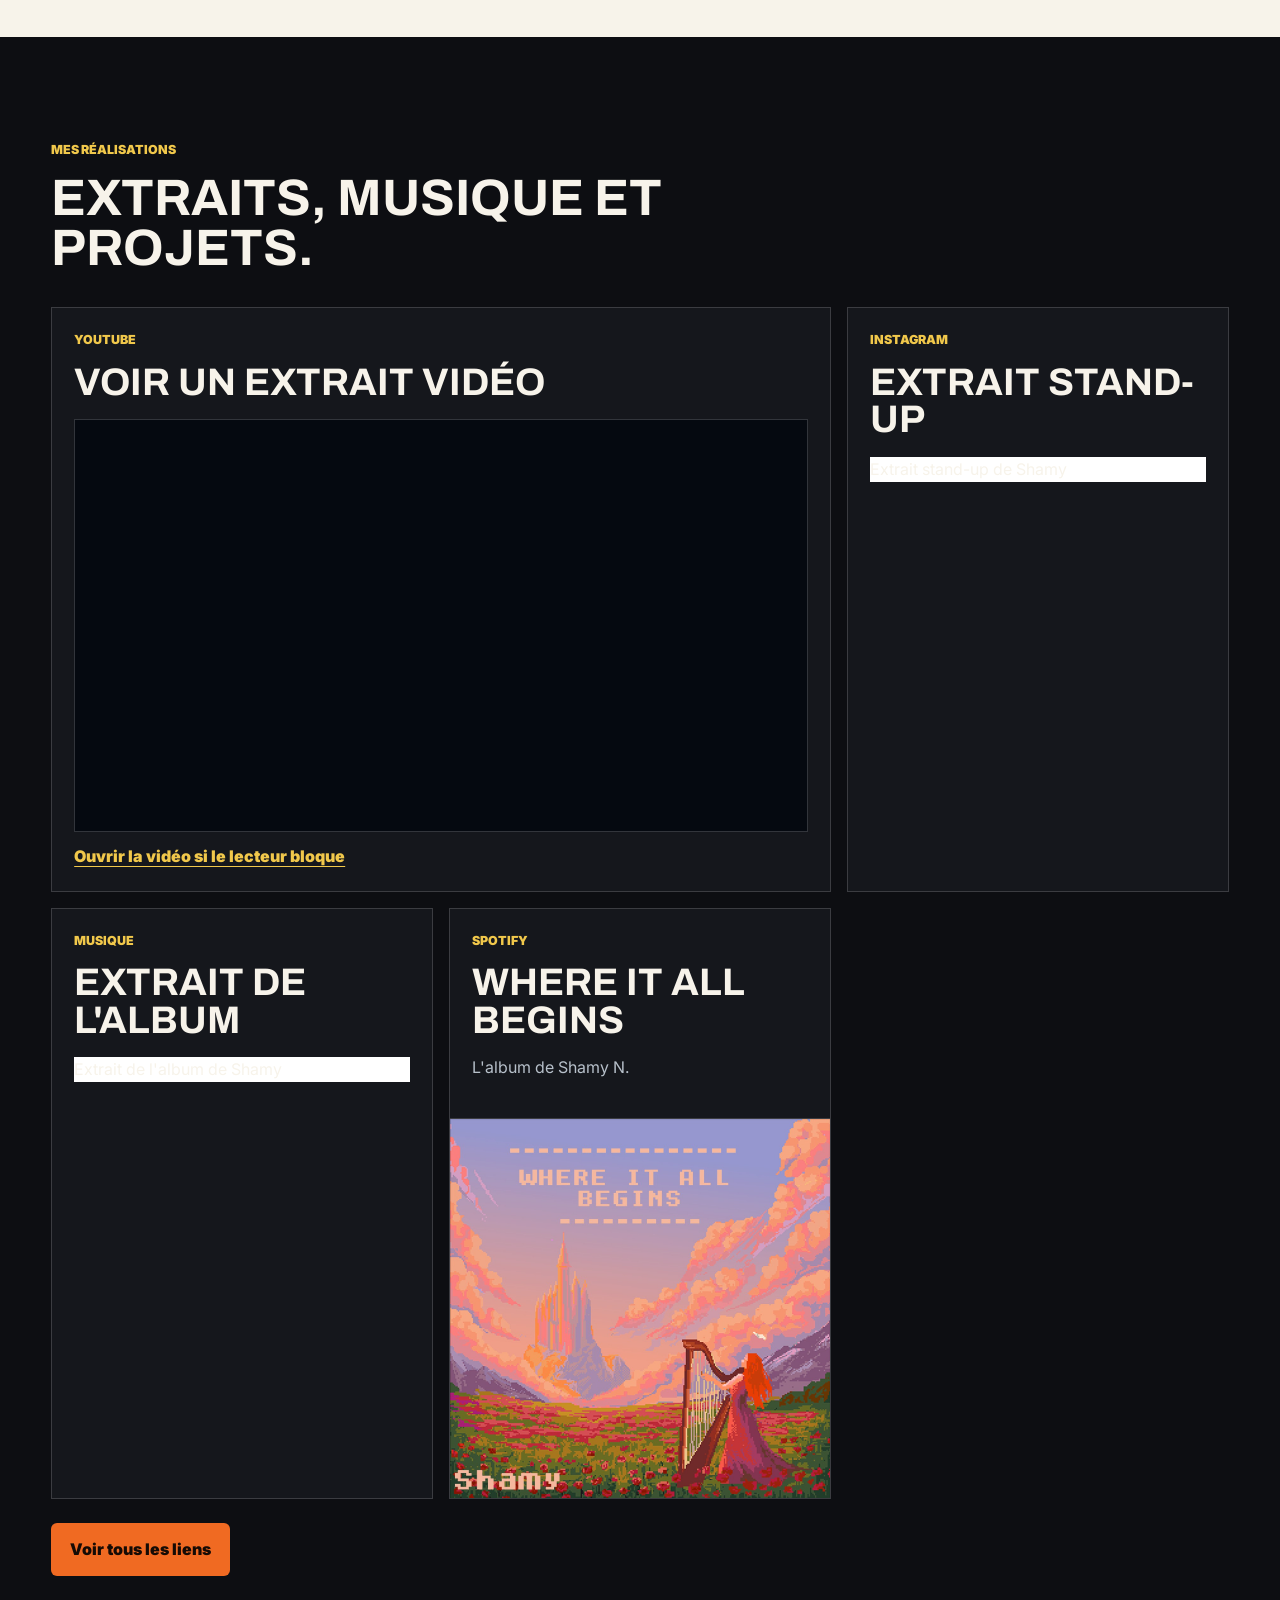
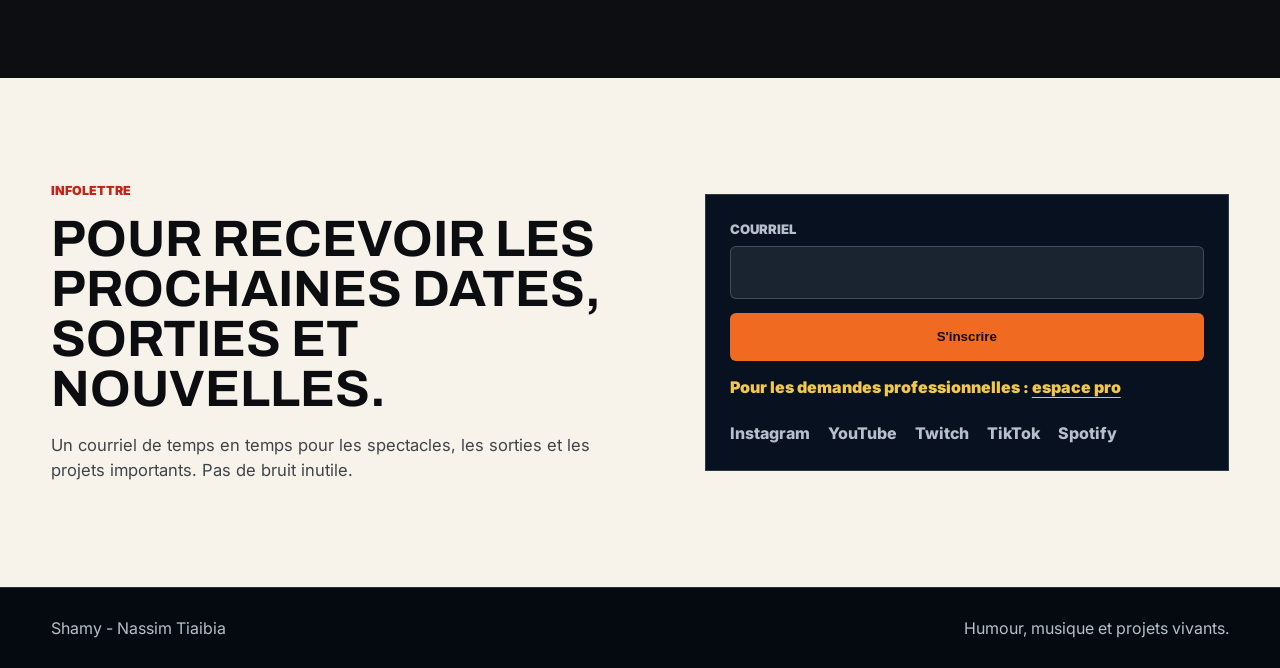
==== commit 99924db4: "Add files via upload" ====
--- a/index.html
+++ b/index.html
@@ -8,13 +8,28 @@
       name="description"
       content="Site officiel de Shamy. Stand-up, musique, spectacles et demandes professionnelles."
     >
+    <meta property="og:type" content="website">
+    <meta property="og:site_name" content="Shamy">
+    <meta property="og:title" content="Shamy | Humour, musique et scène">
+    <meta
+      property="og:description"
+      content="Stand-up, musique, spectacles, collaborations et demandes professionnelles."
+    >
+    <meta property="og:image" content="https://shhamy.github.io/Shamy---Site/assets/shamy-og.jpg">
+    <meta name="twitter:card" content="summary_large_image">
+    <meta name="twitter:title" content="Shamy | Humour, musique et scène">
+    <meta
+      name="twitter:description"
+      content="Stand-up, musique, spectacles, collaborations et demandes professionnelles."
+    >
+    <meta name="twitter:image" content="https://shhamy.github.io/Shamy---Site/assets/shamy-og.jpg">
     <link rel="preconnect" href="https://fonts.googleapis.com">
     <link rel="preconnect" href="https://fonts.gstatic.com" crossorigin>
     <link
       href="https://fonts.googleapis.com/css2?family=Archivo:wght@500;700;800;900&family=Inter:wght@400;500;600;700&display=swap"
       rel="stylesheet"
     >
-    <link rel="icon" type="image/png" href="assets/shamy-icon.png">
+    <link rel="icon" type="image/png" href="assets/shamy-favicon.png">
     <link rel="stylesheet" href="styles.css">
   </head>
   <body>
@@ -50,7 +65,7 @@
         </div>
 
         <div class="hero-media" aria-label="Affiche du spectacle Professionnel">
-          <img src="assets/shamy - hero 2.jpg" alt="Shamy sur scène avec un micro">
+          <img src="assets/shamy-stage-hero.jpg" alt="Shamy sur scène avec un micro">
           <div class="event-chip">
             <span>Stand-up / musique</span>
             <strong>Shamy</strong>
@@ -60,24 +75,17 @@
 
       <section id="bio" class="section section-bio">
         <div class="bio-copy">
-          <p class="eyebrow">Ce que j'aime faire</p>
-          <h2>Un micro, une guitare, une idée bizarre : ça commence souvent comme ça.</h2>
+          <p class="eyebrow">À propos</p>
+          <h2>Un artiste polyvalent, entre scène, musique et projets créatifs.</h2>
           <p>
-            Shamy aime créer des moments. Un set de stand-up, un morceau, une chronique, une voix,
-            une scène, une vidéo : si l'idée l'accroche et qu'il sent qu'il peut y mettre quelque chose
-            de personnel, il y va.
+            Shamy aime créer, peu importe le format : stand-up, musique, chroniques, voix, vidéo
+            ou projets qui demandent du jeu. Si l'idée l'accroche et qu'il sent qu'il peut y mettre
+            quelque chose de personnel, il y va.
           </p>
           <p>
-            Son univers est direct, vivant et un peu imprévisible. Il peut partir d'une observation très simple,
-            pousser l'absurde un peu trop loin, puis revenir avec une guitare comme si tout ça était prévu.
-          </p>
-        </div>
-        <div class="bio-stats" aria-label="Univers de Shamy">
-          <span>Stand-up</span>
-          <span>Musique</span>
-          <span>Chronique</span>
-          <span>Cinéma</span>
-          <span>Voice acting</span>
+            Son univers est direct, vivant et un peu imprévisible. Une observation simple peut devenir
+            un détour absurde, une idée de scène, un personnage ou un morceau.
+          </p>
         </div>
       </section>
 
@@ -109,7 +117,7 @@
       <section id="spectacles" class="section section-events">
         <div class="section-heading">
           <p class="eyebrow">Me voir en spectacle</p>
-          <h2>Prochaine grosse date</h2>
+          <h2>À l'affiche</h2>
         </div>
 
         <div class="event-feature">
@@ -140,6 +148,10 @@
             <a class="button button-primary" href="https://lepointdevente.com/billets/broufissionnel?lang=fr">
               Acheter des billets
             </a>
+            <p class="event-note">
+              Les prochaines dates seront ajoutées ici au fur et à mesure. Instagram reste le réflexe rapide
+              pour les annonces de dernière minute.
+            </p>
           </div>
         </div>
 
@@ -189,19 +201,26 @@
           </article>
           <article class="media-card">
             <span class="media-type">Musique</span>
-            <h3>Solo de guitare</h3>
+            <h3>Extrait de l'album</h3>
             <blockquote
               class="instagram-media"
               data-instgrm-permalink="https://www.instagram.com/p/ChflU3IAAlZ/"
               data-instgrm-version="14"
             >
-              <a href="https://www.instagram.com/p/ChflU3IAAlZ/">Solo de guitare de Shamy</a>
+              <a href="https://www.instagram.com/p/ChflU3IAAlZ/">Extrait de l'album de Shamy</a>
             </blockquote>
           </article>
-          <a class="media-card" href="https://open.spotify.com/search/Shamy%20N%20Where%20It%20All%20Begins">
-            <span class="media-type">Spotify</span>
-            <h3>Where It All Begins</h3>
-            <p>L'album de Shamy N, pour le côté musique de l'univers.</p>
+          <a class="media-card album-card" href="https://open.spotify.com/search/Shamy%20N%20Where%20It%20All%20Begins">
+            <div class="album-card-copy">
+              <span class="media-type">Spotify</span>
+              <h3>Where It All Begins</h3>
+              <p>L'album de Shamy N.</p>
+            </div>
+            <img
+              class="album-cover"
+              src="assets/album-where-it-all-begins-web.jpg"
+              alt="Pochette de l'album Where It All Begins de Shamy N"
+            >
           </a>
         </div>
         <a class="button button-primary media-page-link" href="medias.html">Voir tous les liens</a>
@@ -211,6 +230,10 @@
         <div>
           <p class="eyebrow">Infolettre</p>
           <h2>Pour recevoir les prochaines dates, sorties et nouvelles.</h2>
+          <p class="section-intro">
+            Un courriel de temps en temps pour les spectacles, les sorties et les projets importants.
+            Pas de bruit inutile.
+          </p>
         </div>
         <div class="contact-panel">
           <form
--- a/styles.css
+++ b/styles.css
@@ -75,14 +75,38 @@
   font-weight: 700;
 }
 
+.main-nav a {
+  position: relative;
+  padding: 8px 0;
+}
+
+.main-nav a::after {
+  content: "";
+  position: absolute;
+  left: 0;
+  right: 0;
+  bottom: 0;
+  height: 3px;
+  background: var(--gold);
+  transform: scaleX(0);
+  transform-origin: left;
+  transition: transform 180ms ease;
+}
+
 .main-nav a,
 .social-links a {
   transition: color 180ms ease, transform 180ms ease;
 }
 
 .main-nav a:hover,
-.social-links a:hover {
+.social-links a:hover,
+.main-nav a.is-active {
   color: var(--gold);
+}
+
+.main-nav a:hover::after,
+.main-nav a.is-active::after {
+  transform: scaleX(1);
 }
 
 .header-cta {
@@ -110,7 +134,7 @@
 
 .pro-hero {
   display: grid;
-  grid-template-columns: minmax(0, 0.92fr) minmax(340px, 1.08fr);
+  grid-template-columns: minmax(360px, 0.78fr) minmax(360px, 1fr);
   gap: clamp(28px, 5vw, 70px);
   align-items: center;
   background:
@@ -125,6 +149,8 @@
 
 .media-hero {
   display: grid;
+  grid-template-columns: minmax(0, 0.85fr) minmax(320px, 0.75fr);
+  gap: clamp(28px, 5vw, 70px);
   align-items: center;
   background:
     linear-gradient(135deg, rgba(240, 106, 34, 0.23), transparent 34%),
@@ -132,8 +158,13 @@
     var(--night);
 }
 
+.media-hero-photo img {
+  object-position: center center;
+}
+
 .hero-copy {
   max-width: 690px;
+  min-width: 0;
 }
 
 .eyebrow,
@@ -149,8 +180,9 @@
 h1 {
   max-width: 820px;
   margin: 0;
-  font-size: clamp(3.5rem, 9vw, 8.8rem);
+  font-size: clamp(2.6rem, 4.4vw, 4.9rem);
   text-transform: uppercase;
+  overflow-wrap: break-word;
 }
 
 .hero-text {
@@ -158,6 +190,13 @@
   margin: 24px 0 0;
   color: #d8dde3;
   font-size: clamp(1.02rem, 1.8vw, 1.25rem);
+}
+
+.section-intro {
+  max-width: 620px;
+  margin: 18px 0 0;
+  color: #3f444a;
+  font-size: 1.04rem;
 }
 
 .hero-actions {
@@ -211,6 +250,7 @@
 .hero-media {
   position: relative;
   min-height: 390px;
+  align-self: center;
   overflow: hidden;
   border: 1px solid var(--line);
   box-shadow: var(--shadow);
@@ -261,7 +301,7 @@
 
 h2 {
   margin: 0;
-  font-size: clamp(2.4rem, 5vw, 5rem);
+  font-size: clamp(2.1rem, 4vw, 4rem);
   text-transform: uppercase;
 }
 
@@ -307,6 +347,13 @@
 .event-details p {
   color: #34383d;
   font-size: 1.05rem;
+}
+
+.event-details .event-note {
+  max-width: 640px;
+  margin: 18px 0 0;
+  color: #525962;
+  font-size: 0.96rem;
 }
 
 .event-facts {
@@ -364,38 +411,18 @@
 }
 
 .section-bio {
-  display: grid;
-  grid-template-columns: minmax(0, 1fr) minmax(260px, 430px);
-  gap: clamp(32px, 6vw, 78px);
-  align-items: start;
   background:
     linear-gradient(90deg, rgba(18, 52, 90, 0.65), transparent),
     #0a1424;
 }
 
 .bio-copy {
-  max-width: 820px;
+  max-width: 920px;
 }
 
 .bio-copy p:not(.eyebrow) {
   color: #d5dce5;
   font-size: 1.08rem;
-}
-
-.bio-stats {
-  display: grid;
-  gap: 12px;
-}
-
-.bio-stats span {
-  display: block;
-  padding: 18px;
-  background: rgba(255, 255, 255, 0.06);
-  border-left: 5px solid var(--orange);
-  font-family: "Archivo", Impact, sans-serif;
-  font-size: clamp(1.35rem, 3vw, 2.3rem);
-  font-weight: 900;
-  text-transform: uppercase;
 }
 
 .section-pro {
@@ -430,6 +457,68 @@
   padding-top: clamp(44px, 6vw, 78px);
 }
 
+.section-kit {
+  background: var(--paper);
+  color: var(--ink);
+}
+
+.section-kit .eyebrow {
+  color: var(--red);
+}
+
+.kit-layout {
+  display: grid;
+  grid-template-columns: minmax(260px, 420px) minmax(0, 1fr);
+  gap: clamp(24px, 5vw, 64px);
+  align-items: stretch;
+}
+
+.kit-photo {
+  overflow: hidden;
+  border: 1px solid rgba(12, 13, 16, 0.14);
+  background: #fffaf0;
+}
+
+.kit-photo img {
+  width: 100%;
+  height: 100%;
+  min-height: 420px;
+  object-fit: cover;
+}
+
+.kit-panel {
+  padding: clamp(22px, 4vw, 36px);
+  border: 1px solid rgba(12, 13, 16, 0.14);
+  background: #fffaf0;
+}
+
+.kit-list {
+  display: grid;
+  grid-template-columns: repeat(2, minmax(0, 1fr));
+  gap: 14px;
+  margin: 0;
+}
+
+.kit-list div {
+  min-height: 112px;
+  padding: 16px;
+  border: 1px solid rgba(12, 13, 16, 0.12);
+  background: var(--paper);
+}
+
+.kit-list a {
+  color: var(--red);
+  text-decoration: underline;
+  text-underline-offset: 4px;
+}
+
+.kit-actions {
+  display: flex;
+  flex-wrap: wrap;
+  gap: 12px;
+  margin-top: 24px;
+}
+
 .section-pro-proof {
   background: #0d0e12;
 }
@@ -445,6 +534,33 @@
   max-width: 680px;
   color: #d5dce5;
   font-size: 1.08rem;
+}
+
+.proof-copy {
+  display: grid;
+  gap: 22px;
+}
+
+.proof-points {
+  display: grid;
+  grid-template-columns: repeat(3, minmax(0, 1fr));
+  gap: 12px;
+}
+
+.proof-points article {
+  min-height: 130px;
+  padding: 18px;
+  border: 1px solid rgba(255, 255, 255, 0.16);
+  background: #15171c;
+}
+
+.proof-points .tag {
+  color: var(--gold);
+  font-size: 0.78rem;
+}
+
+.proof-points h3 {
+  font-size: clamp(1.2rem, 2vw, 1.55rem);
 }
 
 .proof-card {
@@ -485,6 +601,33 @@
   color: var(--muted);
 }
 
+.album-card {
+  min-height: auto;
+  padding: 0;
+  overflow: hidden;
+}
+
+.album-card:hover .album-cover {
+  transform: scale(1.025);
+}
+
+.album-cover {
+  display: block;
+  width: 100%;
+  aspect-ratio: 1 / 1;
+  object-fit: cover;
+  border-top: 1px solid rgba(255, 255, 255, 0.16);
+  transition: transform 220ms ease;
+}
+
+.album-card-copy {
+  padding: 22px;
+}
+
+.album-card-copy .media-type {
+  display: block;
+}
+
 .media-page-link {
   margin-top: 24px;
 }
@@ -492,6 +635,10 @@
 .section-links {
   background: var(--paper);
   color: var(--ink);
+}
+
+.section-links .eyebrow {
+  color: var(--red);
 }
 
 .social-directory {
@@ -526,9 +673,34 @@
   justify-content: center;
   border-radius: 50%;
   background: var(--orange);
-  color: #160b05;
-  font-size: 0.82rem;
-  font-weight: 900;
+  color: #ffffff;
+}
+
+.social-icon svg {
+  width: 23px;
+  height: 23px;
+  fill: currentColor;
+}
+
+.social-icon-instagram {
+  background: linear-gradient(135deg, #833ab4, #fd1d1d 48%, #fcb045);
+}
+
+.social-icon-youtube {
+  background: #ff0033;
+}
+
+.social-icon-tiktok {
+  background: #050910;
+}
+
+.social-icon-twitch {
+  background: #9146ff;
+}
+
+.social-icon-spotify {
+  background: #1db954;
+  color: #07111f;
 }
 
 .social-card strong {
@@ -741,20 +913,16 @@
 }
 
 .section-flash {
-  animation: sectionPulse 900ms ease;
-}
-
-@keyframes sectionPulse {
+  animation: sectionSettle 520ms ease;
+}
+
+@keyframes sectionSettle {
   0% {
-    box-shadow: inset 0 0 0 0 rgba(240, 106, 34, 0);
-  }
-
-  34% {
-    box-shadow: inset 0 0 0 9999px rgba(240, 106, 34, 0.055);
+    transform: translateY(8px);
   }
 
   100% {
-    box-shadow: inset 0 0 0 0 rgba(240, 106, 34, 0);
+    transform: translateY(0);
   }
 }
 
@@ -779,6 +947,10 @@
 }
 
 @media (max-width: 960px) {
+  h1 {
+    font-size: clamp(2.7rem, 8.2vw, 4.8rem);
+  }
+
   .site-header {
     grid-template-columns: 1fr auto;
   }
@@ -793,9 +965,11 @@
 
   .hero,
   .pro-hero,
+  .media-hero,
   .event-feature,
   .section-bio,
   .section-contact,
+  .kit-layout,
   .proof-layout {
     grid-template-columns: 1fr;
   }
@@ -810,6 +984,7 @@
 
   .secondary-events.single-event,
   .pro-grid,
+  .proof-points,
   .social-directory {
     grid-template-columns: 1fr;
   }
@@ -820,6 +995,10 @@
 }
 
 @media (max-width: 650px) {
+  h1 {
+    font-size: clamp(2.55rem, 11vw, 4.2rem);
+  }
+
   .header-cta {
     padding: 9px 12px;
   }
@@ -830,11 +1009,16 @@
   }
 
   .event-facts,
+  .kit-list,
   .secondary-events,
   .media-grid {
     grid-template-columns: 1fr;
   }
 
+  .kit-photo img {
+    min-height: 320px;
+  }
+
   .media-card-large {
     grid-column: span 1;
   }
